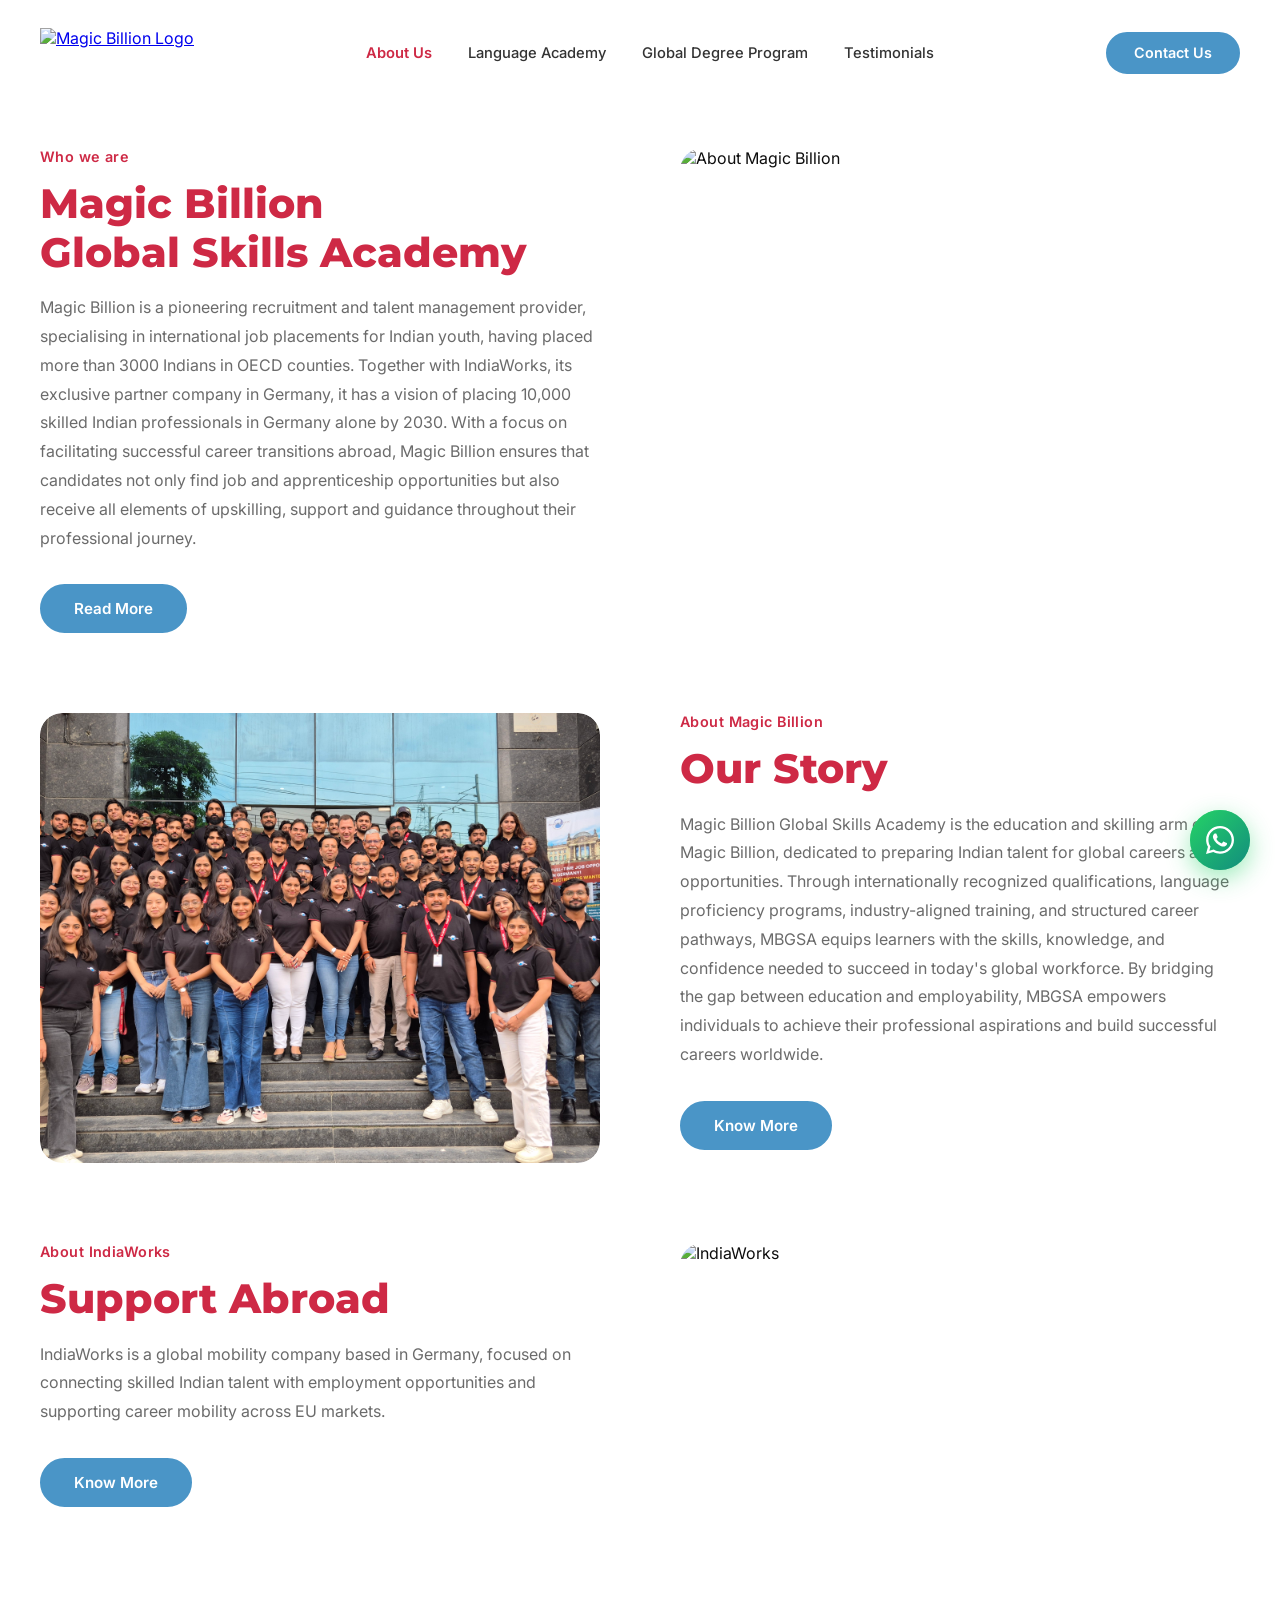
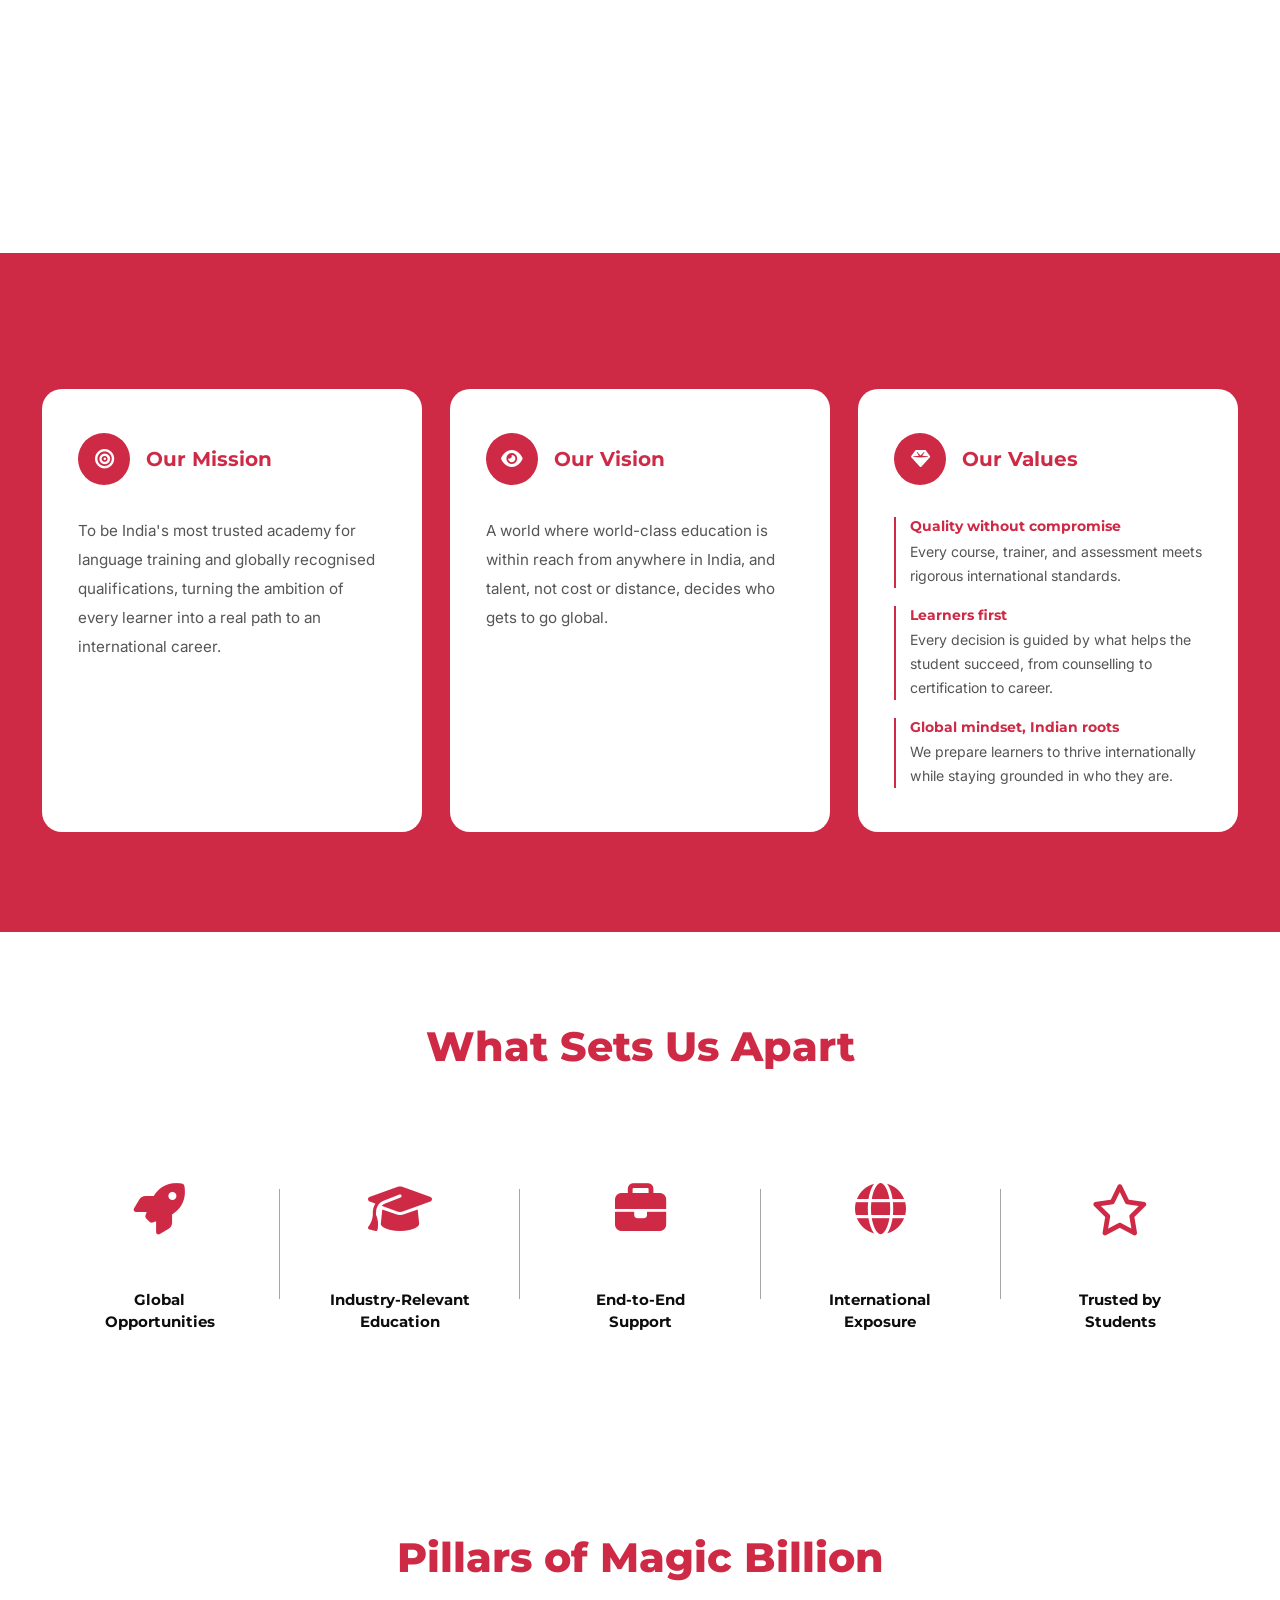
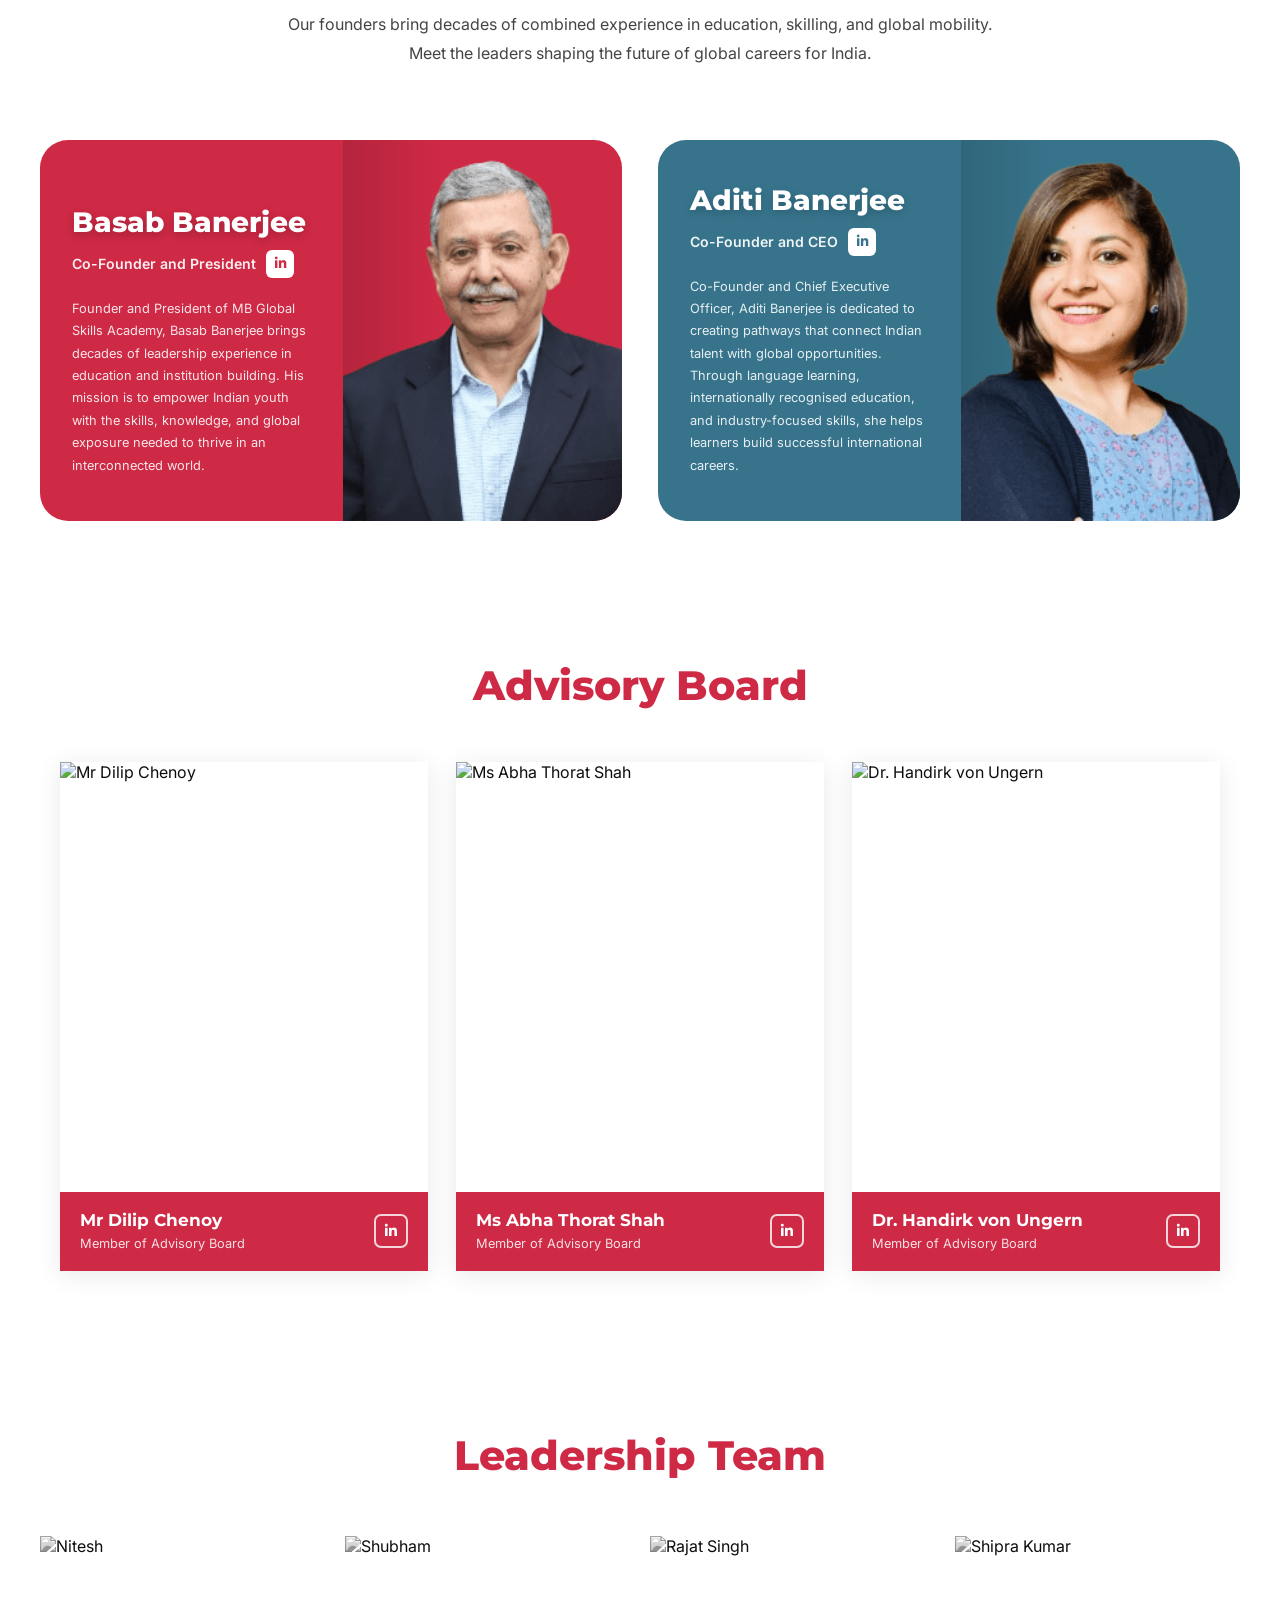
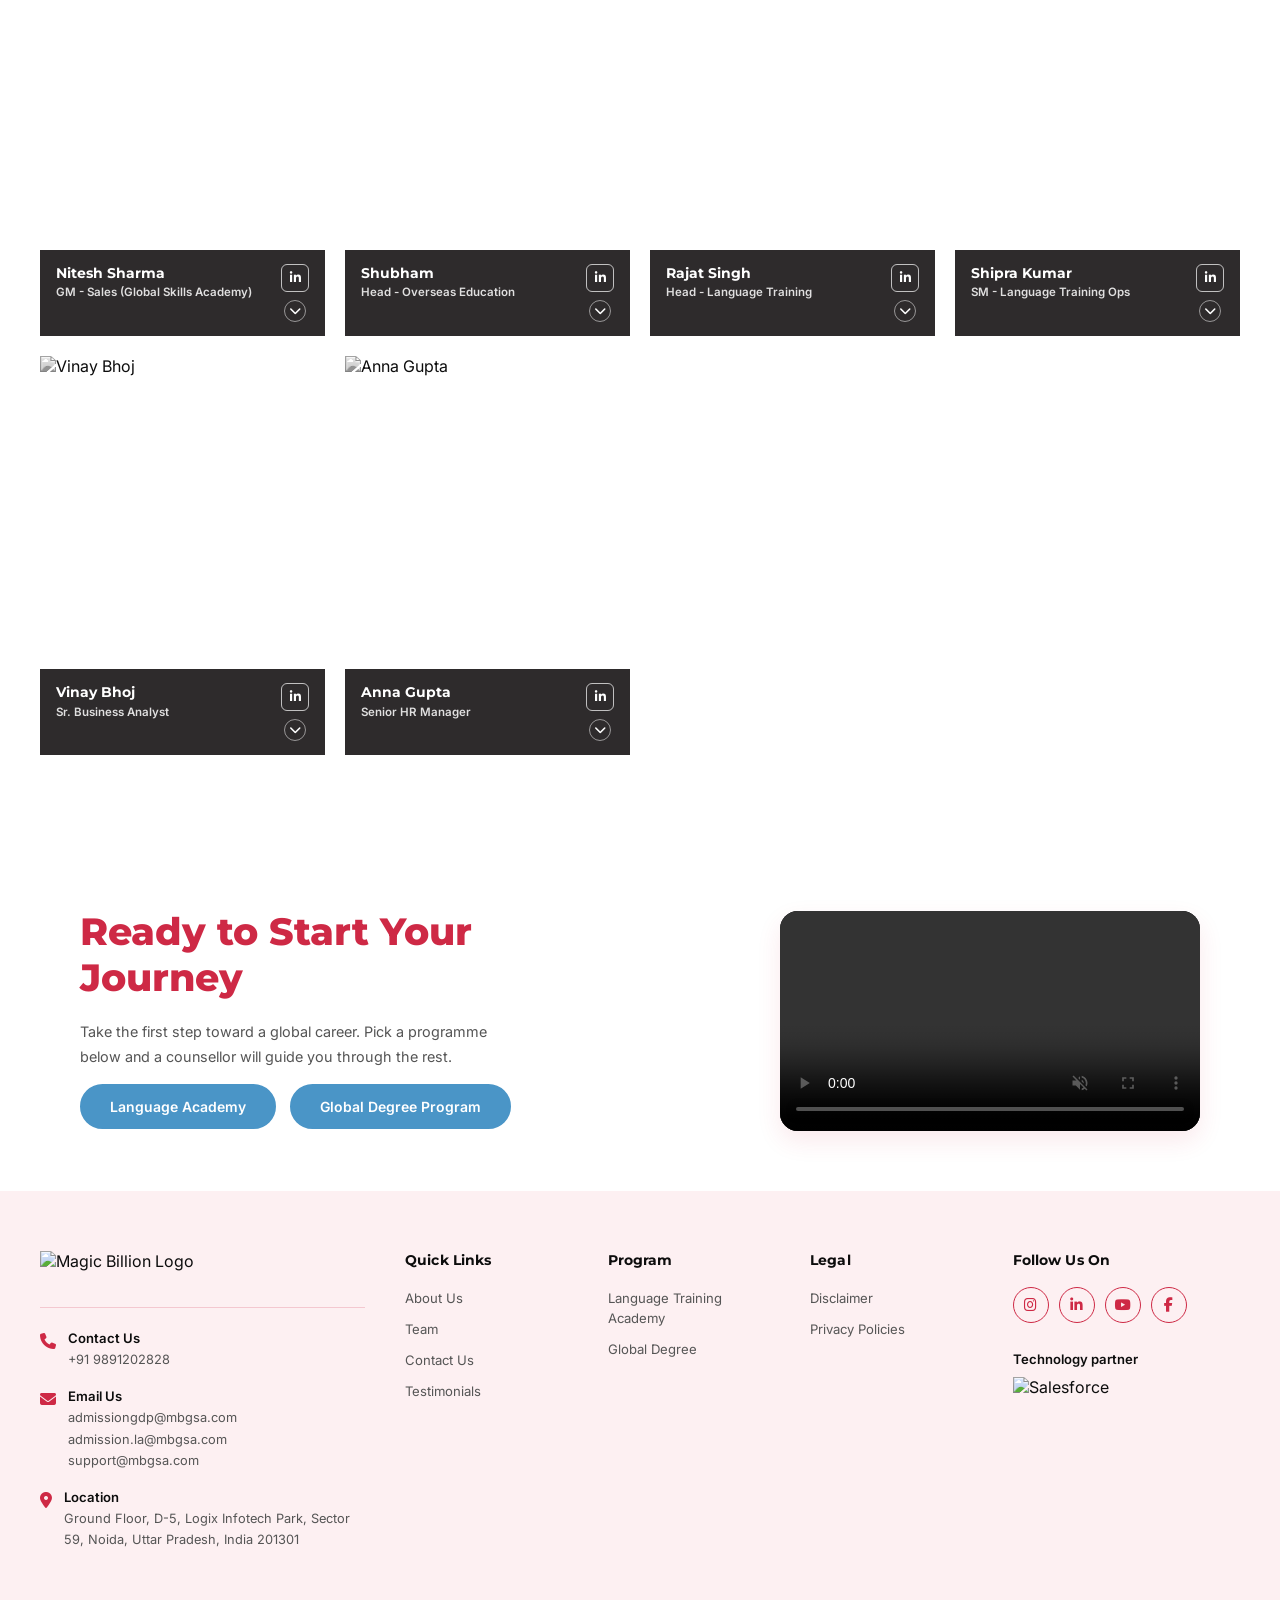
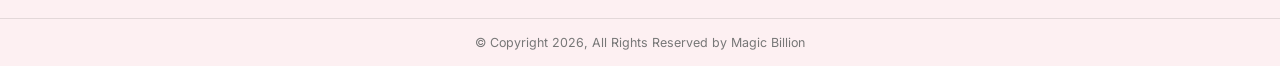
==== about.html @ f7afd12f "Initial commit" ====
<!doctype html>
<html lang="en">
  <head>
    <link rel="stylesheet" href="/CSS//about.css" />
    <link rel="stylesheet" href="./CSS/whatsapp.css" />
    <meta charset="UTF-8" />
    <meta name="viewport" content="width=device-width, initial-scale=1.0" />
    <link rel="icon" type="image/x-icon" href="/assets/images/fab-icon2.png" />
    <!-- FontAwesome 6 (Free CDN) -->
    <link
      rel="stylesheet"
      href="https://cdnjs.cloudflare.com/ajax/libs/font-awesome/6.5.0/css/all.min.css"
      integrity="sha512-Avb2QiuDEEvB4bZJYdft2mNjVShBftLdPG8FJ0V7irTLQ8Uo0qcPxh4Plq7G5tGm0rU+1SPhVotteLpBERwTkw=="
      crossorigin="anonymous"
      referrerpolicy="no-referrer"
    />

    <title>About Section Design</title>
  </head>

  <body>
    <!-- ===== NAVBAR ===== -->
    <header class="navbar" id="navbar">
      <div class="nav-container">
        <a href="/index.html" class="nav-logo">
          <img
            src="https://i.ibb.co/XxrznBX9/Layer-4.png"
            alt="Magic Billion Logo"
          />
        </a>

        <nav class="nav-links" id="navLinks">
          <a href="/about.html" class="nav-link">About Us</a>
          <a href="/language.html" class="nav-link">Language Academy</a>
          <a href="/global-degree.html" class="nav-link"
            >Global Degree Program</a
          >
          <a href="/testimonials.html" class="nav-link">Testimonials</a>
        </nav>

        <div class="nav-right">
          <a href="/contact.html" class="btn-contact">Contact Us</a>
          <button
            class="hamburger"
            id="hamburger"
            aria-label="Toggle menu"
            aria-expanded="false"
          >
            <span class="bar"></span>
            <span class="bar"></span>
            <span class="bar"></span>
          </button>
        </div>
      </div>

      <div class="mobile-menu" id="mobileMenu">
        <a href="/about.html" class="mobile-link">About Us</a>
        <a href="/language.html" class="mobile-link"
          >Language Training Academy</a
        >
        <a href="/global-degree.html" class="mobile-link"
          >Global Degree Program</a
        >
        <a href="/testimonials.html" class="mobile-link">Testimonials</a>
        <a href="/contact.html" class="btn-contact mobile-cta">Contact Us</a>
      </div>
    </header>

    <!-- Navbar height ke liye spacer -->
    <div class="nav-spacer"></div>
    <section class="about-wrapper">
      <!-- Row 1 -->
      <div class="about-row">
        <div class="about-content">
          <div class="small-heading">Who we are</div>
          <h2 class="main-heading">Magic Billion <br> Global Skills Academy</h2>
          <p class="about-text">
            Magic Billion is a pioneering recruitment and talent management
            provider, specialising in international job placements for Indian
            youth, having placed more than 3000 Indians in OECD counties.
            Together with IndiaWorks, its exclusive partner company in Germany,
            it has a vision of placing 10,000 skilled Indian professionals in
            Germany alone by 2030. With a focus on facilitating successful
            career transitions abroad, Magic Billion ensures that candidates not
            only find job and apprenticeship opportunities but also receive all
            elements of upskilling, support and guidance throughout their
            professional journey.
          </p>
          <!-- <a href="" class="about-btn">Read More</a> -->
          <button
            class="about-btn"
            id="readMoreBtn"
            data-more="Read More"
            data-less="Read Less"
          >
            Read More
          </button>
        </div>
        <div class="about-image">
          <img
            src="https://i.ibb.co/3YhmQpPv/about-us.avif"
            alt="About Magic Billion"
          />
        </div>
      </div>

      <!-- Row 2 -->
      <div class="about-row reverse">
        <div class="about-content">
          <div class="small-heading">About Magic Billion</div>
          <h2 class="main-heading">Our Story</h2>
          <p class="about-text">
            Magic Billion Global Skills Academy is the education and skilling
            arm of Magic Billion, dedicated to preparing Indian talent for
            global careers and opportunities. Through internationally recognized
            qualifications, language proficiency programs, industry-aligned
            training, and structured career pathways, MBGSA equips learners with
            the skills, knowledge, and confidence needed to succeed in today's
            global workforce. By bridging the gap between education and
            employability, MBGSA empowers individuals to achieve their
            professional aspirations and build successful careers worldwide.
          </p>
          <a href="https://magicbillion.in/about/" class="about-btn"
            >Know More</a
          >
        </div>
        <div class="about-image">
          <img
            src="/assets/images/MBGSA_About_Us.jpg"
            alt="Magic Billion Office"
          />
        </div>
      </div>

      <!-- Row 3 -->
      <div class="about-row">
        <div class="about-content">
          <div class="small-heading">About IndiaWorks</div>
          <h2 class="main-heading">Support Abroad</h2>
          <p class="about-text">
            IndiaWorks is a global mobility company based in Germany, focused on
            connecting skilled Indian talent with employment opportunities and
            supporting career mobility across EU markets.
          </p>

          <a href="https://india-works.de/en/" class="about-btn">Know More</a>
        </div>
        <div class="about-image">
          <img
            src="https://i.ibb.co/2Y12TJM5/India-Works-About-Us.jpg"
            alt="IndiaWorks"
          />
        </div>
      </div>
    </section>

    <!-- ===== mission-section ===== -->
    <section class="mission-section">
      <div class="mission-inner">
        <div class="mission-top">
          <!-- <span class="mission-subtitle">Mission, Vision & Values</span> -->
          <!-- <h2 class="mission-title">Lorem ipsum dolor sit amet</h2> -->
        </div>

        <div class="mission-cards">
          <!-- Card 1 -->
          <div class="mission-card">
            <div class="card-heading">
              <div class="card-icon">
                <i class="fa-solid fa-bullseye"></i>
              </div>
              <h3>Our Mission</h3>
            </div>
            <p>
              To be India's most trusted academy for language training and
              globally recognised qualifications, turning the ambition of every
              learner into a real path to an international career.
            </p>
          </div>

          <!-- Card 2 -->
          <div class="mission-card">
            <div class="card-heading">
              <div class="card-icon">
                <i class="fa-solid fa-eye"></i>
              </div>
              <h3>Our Vision</h3>
            </div>
            <p>
              A world where world-class education is within reach from anywhere
              in India, and talent, not cost or distance, decides who gets to go
              global.
            </p>
          </div>

          <!-- Card 3 -->
          <!-- <div class="mission-card">
            <div class="card-heading">
              <div class="card-icon">
                <i class="fa-solid fa-gem"></i>
              </div>
              <h3>Our Values</h3>
            </div>
            <p>
              Built on absolute regulatory compliance, financial transparency,
              academic rigor and an unyielding commitment to lifelong candidate
              career integration.
            </p>
          </div> -->
          <!-- Card 3 -->
          <div class="mission-card">
            <div class="card-heading">
              <div class="card-icon">
                <i class="fa-solid fa-gem"></i>
              </div>
              <h3>Our Values</h3>
            </div>
            <ul class="values-list">
              <li>
                <span class="values-label">Quality without compromise</span>
                <span class="values-desc"
                  >Every course, trainer, and assessment meets rigorous
                  international standards.</span
                >
              </li>
              <li>
                <span class="values-label">Learners first</span>
                <span class="values-desc"
                  >Every decision is guided by what helps the student succeed,
                  from counselling to certification to career.</span
                >
              </li>
              <li>
                <span class="values-label">Global mindset, Indian roots</span>
                <span class="values-desc"
                  >We prepare learners to thrive internationally while staying
                  grounded in who they are.</span
                >
              </li>
            </ul>
          </div>
        </div>
      </div>
    </section>

    <section class="apart-section" id="apart">
      <div class="apart-top">
        <!-- <span class="apart-subtitle">What Sets Us Apart</span> -->
        <h2 class="pillars-title">What Sets Us Apart</h2>
        <!-- <h2 class="apart-title">Lorem ipsum</h2> -->
      </div>

      <div class="apart-wrapper">
        <!-- Item 1 -->
        <div class="apart-item">
          <div class="apart-icon">
            <i class="fa-solid fa-rocket"></i>
          </div>
          <h3>Global<br />Opportunities</h3>
        </div>

        <div class="apart-line"></div>

        <!-- Item 2 -->
        <div class="apart-item">
          <div class="apart-icon">
            <i class="fa-solid fa-graduation-cap"></i>
          </div>
          <h3>Industry-Relevant<br />Education</h3>
        </div>

        <div class="apart-line"></div>

        <!-- Item 3 -->
        <div class="apart-item">
          <div class="apart-icon">
            <i class="fa-solid fa-briefcase"></i>
          </div>
          <h3>End-to-End<br />Support</h3>
        </div>

        <div class="apart-line"></div>

        <!-- Item 4 -->
        <div class="apart-item">
          <div class="apart-icon">
            <i class="fa-solid fa-globe"></i>
          </div>
          <h3>International<br />Exposure</h3>
        </div>

        <div class="apart-line"></div>

        <!-- Item 5 -->
        <div class="apart-item">
          <div class="apart-icon">
            <i class="fa-regular fa-star"></i>
          </div>
          <h3>Trusted by<br />Students</h3>
        </div>
      </div>
    </section>

    <section class="pillars-section" id="pillars">
      <div class="pillars-top">
        <h2 class="pillars-title">Pillars of Magic Billion</h2>
        <p class="pillars-description">
          Our founders bring decades of combined experience in education,
          skilling, and global mobility. <br />
          Meet the leaders shaping the future of global careers for India.
        </p>
      </div>

      <div class="pillars-wrapper">
        <!-- Card 1 — Red -->
        <div class="leader-card red-card">
          <div class="leader-content">
            <h3>Basab Banerjee</h3>
            <h4>
              Co-Founder and President
              <a
                href="https://www.linkedin.com/in/basabbanerjee"
                class="leader-linkedin"
                aria-label="LinkedIn"
              >
                <i class="fa-brands fa-linkedin-in"></i>
              </a>
            </h4>
            <p>
              Founder and President of MB Global Skills Academy, Basab Banerjee
              brings decades of leadership experience in education and
              institution building. His mission is to empower Indian youth with
              the skills, knowledge, and global exposure needed to thrive in an
              interconnected world.
            </p>
          </div>
          <div class="leader-image">
            <img
              src="/assets/images/about-us-founders.png"
              alt="Basab Banerjee"
            />
          </div>
        </div>

        <!-- Card 2 — Blue -->
        <div class="leader-card blue-card">
          <div class="leader-content">
            <h3>Aditi Banerjee</h3>
            <h4>
              Co-Founder and CEO
              <a
                href="https://www.linkedin.com/in/aditibanerjee2005"
                class="leader-linkedin"
                aria-label="LinkedIn"
              >
                <i class="fa-brands fa-linkedin-in"></i>
              </a>
            </h4>
            <p>
              Co-Founder and Chief Executive Officer, Aditi Banerjee is
              dedicated to creating pathways that connect Indian talent with
              global opportunities. Through language learning, internationally
              recognised education, and industry-focused skills, she helps
              learners build successful international careers.
            </p>
          </div>
          <div class="leader-image">
            <img
              src="/assets/images/abiut-us-founders.png"
              alt="Aditi Banerjee"
            />
          </div>
        </div>
      </div>
    </section>

    <section class="advisory-section" id="advisory">
      <div class="advisory-top">
        <h2 class="advisory-title">Advisory Board</h2>
        <!-- <p class="advisory-description">
          Our distinguished advisory panel features retired diplomatic
          officials, legal specialists in European immigration law, and senior
          international academicians who guide our compliance and institutional
          alliances at the highest levels.
        </p> -->
      </div>

      <!-- Arrow controls (mobile only) -->
      <div
        class="advisory-slider-controls"
        id="advisoryControls"
        aria-hidden="true"
      >
        <button class="advisory-arrow" id="advisoryPrev" aria-label="Previous">
          <i class="fa-solid fa-arrow-left"></i>
        </button>
        <button class="advisory-arrow" id="advisoryNext" aria-label="Next">
          <i class="fa-solid fa-arrow-right"></i>
        </button>
      </div>

      <div class="advisory-wrapper" id="advisorySlider">
        <div class="advisor-card">
          <div class="advisor-image">
            <img
              src="https://magicbillion.in/wp-content/uploads/2025/03/Mask-group-2.png"
              alt="Mr Dilip Chenoy"
            />
          </div>
          <div class="advisor-content">
            <div class="advisor-info">
              <h3>Mr Dilip Chenoy</h3>
              <p>Member of Advisory Board</p>
            </div>
            <a
              href="https://www.linkedin.com/in/dilip-chenoy-59613215/"
              class="linkedin-btn"
              aria-label="LinkedIn"
            >
              <i class="fa-brands fa-linkedin-in"></i>
            </a>
          </div>
        </div>

        <div class="advisor-card">
          <div class="advisor-image">
            <img
              src="https://magicbillion.in/wp-content/uploads/2025/03/Mask-group-3.png"
              alt="Ms Abha Thorat Shah"
            />
          </div>
          <div class="advisor-content">
            <div class="advisor-info">
              <h3>Ms Abha Thorat Shah</h3>
              <p>Member of Advisory Board</p>
            </div>
            <a
              href="https://www.linkedin.com/in/abha-thorat-shah"
              class="linkedin-btn"
              aria-label="LinkedIn"
            >
              <i class="fa-brands fa-linkedin-in"></i>
            </a>
          </div>
        </div>

        <div class="advisor-card">
          <div class="advisor-image">
            <img
              src="https://magicbillion.in/wp-content/uploads/2025/03/Dr.-Handirk-von-Ungern-.png"
              alt="Dr. Handirk von Ungern"
            />
          </div>
          <div class="advisor-content">
            <div class="advisor-info">
              <h3>Dr. Handirk von Ungern</h3>
              <p>Member of Advisory Board</p>
            </div>
            <a
              href="https://www.linkedin.com/in/dr-handirk-von-ungern-sternberg-124aba2b5"
              class="linkedin-btn"
              aria-label="LinkedIn"
            >
              <i class="fa-brands fa-linkedin-in"></i>
            </a>
          </div>
        </div>
      </div>

      <!-- Dots (mobile only) -->
      <div class="advisory-dots" id="advisoryDots" aria-hidden="true"></div>
    </section>

    <!-- ===== LEADERSHIP TEAM SECTION ===== -->
    <section class="leadership-section" id="leadership">
      <div class="leadership-top">
        <h2 class="leadership-title">Leadership Team</h2>
        <!-- <p class="leadership-description">
          Padma Thuravil &amp; Our Global Managers Our operations team consists
          of certified language coordinators, technical assessors, and visa
          documentation officers committed to guiding each candidate
          step-by-step through their global transition.
        </p> -->
      </div>

      <!-- Desktop Grid -->
      <div class="leadership-grid" id="leadershipGrid">
        <!-- <div class="team-card">
          <div class="team-image">
            <img
              src="https://magicbillion.in/wp-content/uploads/2026/04/DSC08281-1024x1024.jpg"
              alt="Namit Grover"
            />
          </div>
          <div class="team-content">
            <div class="team-content-text">
              <h3>Namit Grover</h3>
              <p class="team-role">
                General Manager- Delivery and Client Success
              </p>
              <p class="team-bio">
                Namit leads client engagement from onboarding to deployment. He
                ensures delivery meets expectations and builds lasting
                relationships with global partners.
              </p>
            </div>
            <div class="team-card-actions">
              <a
                href="https://www.linkedin.com/in/namit-grover-pmp%C2%AE-csm%C2%AE-yellow-belt-989435119/"
                class="linkedin-icon"
                aria-label="LinkedIn"
                target="_blank"
                ><i class="fa-brands fa-linkedin-in"></i
              ></a>
              <button class="team-expand-btn" aria-label="Expand">
                <i class="fa-solid fa-chevron-down"></i>
              </button>
            </div>
          </div>
        </div> -->

        <div class="team-card">
          <div class="team-image">
            <img
              src="https://i.ibb.co/d07Vy2m8/9fb418b1-7fbf-4b65-804e-f923c76eb031.jpg"
              alt="Nitesh"
            />
          </div>
          <div class="team-content">
            <div class="team-content-text">
              <h3>Nitesh Sharma</h3>
              <p class="team-role">GM - Sales (Global Skills Academy)</p>
              <p class="team-bio">
                Nitesh brings over 18 years of experience in business
                development, B2B sales, and strategic partnerships across the
                education, skilling, and learning sectors. Having held
                leadership roles at organizations such as Adda247, LEAD School,
                NIIT, IL&FS Skills, and Extramarks, he has a proven track record
                of driving revenue growth, building high-performing teams, and
                forging impactful institutional partnerships. At Magic Billion,
                Nitesh leads the sales function, focusing on expanding market
                reach, accelerating candidate acquisition, and driving
                sustainable business growth.
              </p>
            </div>
            <div class="team-card-actions">
              <a
                href="http://www.linkedin.com/in/nitesh-sharma-a951b324"
                class="linkedin-icon"
                aria-label="LinkedIn"
                target="_blank"
                ><i class="fa-brands fa-linkedin-in"></i
              ></a>
              <button class="team-expand-btn" aria-label="Expand">
                <i class="fa-solid fa-chevron-down"></i>
              </button>
            </div>
          </div>
        </div>

        <div class="team-card">
          <div class="team-image">
            <img
              src="https://i.ibb.co/rGgJLh6S/4e86a06d-473b-405a-90d9-148d26c6c8c7.jpg"
              alt="Shubham"
            />
          </div>
          <div class="team-content">
            <div class="team-content-text">
              <h3>Shubham</h3>
              <p class="team-role">Head - Overseas Education</p>
              <p class="team-bio">
                Shubham brings over 9 years of experience across EdTech, SaaS,
                and upskilling sectors, with a strong background in both B2B and
                B2C sales. He has held leadership roles at Think Exam, UpGrad,
                and BYJU’S, driving revenue growth, client acquisition, and
                strategic partnerships. At Magic Billion, he focuses on
                expanding business opportunities, building high-value client
                relationships, and accelerating organizational growth through
                consultative sales and market development.
              </p>
            </div>
            <div class="team-card-actions">
              <a
                href="http://www.linkedin.com/in/shubham-chaudhary-6616b3123"
                class="linkedin-icon"
                aria-label="LinkedIn"
                target="_blank"
                ><i class="fa-brands fa-linkedin-in"></i
              ></a>
              <button class="team-expand-btn" aria-label="Expand">
                <i class="fa-solid fa-chevron-down"></i>
              </button>
            </div>
          </div>
        </div>

        <div class="team-card">
          <div class="team-image">
            <img
              src="https://i.ibb.co/B5FfsSPD/Whats-App-Image-2026-06-08-at-3-16-12-PM.jpg"
              alt="Rajat Singh"
            />
          </div>
          <div class="team-content">
            <div class="team-content-text">
              <h3>Rajat Singh</h3>
              <p class="team-role">Head - Language Training</p>
              <p class="team-bio">
                Rajat brings over 13 years of experience across market research,
                real estate, sales, and EdTech. He has built expertise in
                data-driven decision-making, consultative sales, and customer
                engagement through diverse industry roles. At Magic Billion,
                Rajat helps candidates navigate their education and career
                journeys, leveraging his passion for learning and commitment to
                creating meaningful opportunities for aspiring professionals.
              </p>
            </div>
            <div class="team-card-actions">
              <a
                href="https://www.linkedin.com/in/rajat-singh2303/"
                class="linkedin-icon"
                aria-label="LinkedIn"
                target="_blank"
                ><i class="fa-brands fa-linkedin-in"></i
              ></a>
              <button class="team-expand-btn" aria-label="Expand">
                <i class="fa-solid fa-chevron-down"></i>
              </button>
            </div>
          </div>
        </div>

        <div class="team-card">
          <div class="team-image">
            <img
              src="https://i.ibb.co/HJvx3s6/Whats-App-Image-2026-06-08-at-3-16-10-PM.jpg"
              alt="Shipra Kumar"
            />
          </div>
          <div class="team-content">
            <div class="team-content-text">
              <h3>Shipra Kumar</h3>
              <p class="team-role">SM - Language Training Ops</p>
              <p class="team-bio">
                Shipra brings over 14 years of experience in hospitality,
                workplace, and facility management, with deep expertise in
                operations, compliance, vendor management, and employee
                engagement. Having worked with leading organizations such as
                Zomato, Hindustan Unilever, GSK, CBRE, and Country Inn & Suites,
                she has successfully managed large-scale operations and
                high-performing teams. At Skills Academy, Shipra oversees
                operational excellence, administrative efficiency, and
                stakeholder coordination, ensuring a seamless learning and
                workplace experience across the organization.
              </p>
            </div>
            <div class="team-card-actions">
              <a
                href="https://www.linkedin.com/in/shipra-kumar-6056aa1b"
                class="linkedin-icon"
                aria-label="LinkedIn"
                target="_blank"
                ><i class="fa-brands fa-linkedin-in"></i
              ></a>
              <button class="team-expand-btn" aria-label="Expand">
                <i class="fa-solid fa-chevron-down"></i>
              </button>
            </div>
          </div>
        </div>

        <div class="team-card">
          <div class="team-image">
            <img
              src="https://magicbillion.in/wp-content/uploads/2026/04/DSC08232-2048x2048.jpg"
              alt="Vinay Bhoj"
            />
          </div>
          <div class="team-content">
            <div class="team-content-text">
              <h3>Vinay Bhoj</h3>
              <p class="team-role">Sr. Business Analyst</p>
              <p class="team-bio">
                Vinay brings data-driven insights to operations, enabling better
                decisions, improved efficiency, and performance tracking across
                functions.
              </p>
            </div>
            <div class="team-card-actions">
              <a
                href="https://www.linkedin.com/in/manoj-semwal-b7a609349/"
                class="linkedin-icon"
                aria-label="LinkedIn"
                target="_blank"
                ><i class="fa-brands fa-linkedin-in"></i
              ></a>
              <button class="team-expand-btn" aria-label="Expand">
                <i class="fa-solid fa-chevron-down"></i>
              </button>
            </div>
          </div>
        </div>

        <div class="team-card">
          <div class="team-image">
            <img
              src="https://magicbillion.in/wp-content/uploads/2026/04/DSC08246-1024x1024.jpg"
              alt="Anna Gupta"
            />
          </div>
          <div class="team-content">
            <div class="team-content-text">
              <h3>Anna Gupta</h3>
              <p class="team-role">Senior HR Manager</p>
              <p class="team-bio">
                Anna oversees key HR functions including talent acquisition, HR
                operations, employee engagement, and compliance, contributing to
                a motivated, high-performing workplace culture.
              </p>
            </div>
            <div class="team-card-actions">
              <a
                href="https://www.linkedin.com/in/anna-gupta-922a68145/"
                class="linkedin-icon"
                aria-label="LinkedIn"
                target="_blank"
                ><i class="fa-brands fa-linkedin-in"></i
              ></a>
              <button class="team-expand-btn" aria-label="Expand">
                <i class="fa-solid fa-chevron-down"></i>
              </button>
            </div>
          </div>
        </div>

        <!-- Commented-out members -->
        <!-- <div class="team-card">
          <div class="team-image">
            <img
              src="https://magicbillion.in/wp-content/uploads/2026/04/DSC08241-2048x2048.jpg"
              alt="Abhishek Srivastava"
            />
          </div>
          <div class="team-content">
            <div class="team-content-text">
              <h3>Abhishek Srivastava</h3>
              <p class="team-role">GM - Sales</p>
              <p class="team-bio">
                Abhishek will lead end-to-end revenue generation for Magic
                Billion and will be responsible for scaling candidate
                acquisition, institutional partnerships, and revenue growth
                across geographies.
              </p>
            </div>
            <div class="team-card-actions">
              <a href="#" class="linkedin-icon" aria-label="LinkedIn"
                ><i class="fa-brands fa-linkedin-in"></i
              ></a>
              <button class="team-expand-btn" aria-label="Expand">
                <i class="fa-solid fa-chevron-down"></i>
              </button>
            </div>
          </div>
        </div> -->

        <!-- <div class="team-card">
          <div class="team-image">
            <img
              src="https://magicbillion.in/wp-content/uploads/2026/04/DSC08287-2048x2048.jpg"
              alt="Arpit Trivedi"
            />
          </div>
          <div class="team-content">
            <div class="team-content-text">
              <h3>Arpit Trivedi</h3>
              <p class="team-role">AGM – Growth &amp; Strategy</p>
              <p class="team-bio">
                Arpit owns growth and market expansion at Magic Billion. He
                drives revenue, builds scalable acquisition engines, and leads
                strategic partnerships to unlock new growth frontiers.
              </p>
            </div>
            <div class="team-card-actions">
              <a
                href="https://www.linkedin.com/in/arpit-trivedi-68397732/"
                class="linkedin-icon"
                aria-label="LinkedIn"
                target="_blank"
                ><i class="fa-brands fa-linkedin-in"></i
              ></a>
              <button class="team-expand-btn" aria-label="Expand">
                <i class="fa-solid fa-chevron-down"></i>
              </button>
            </div>
          </div>
        </div> -->

        <!-- <div class="team-card">
          <div class="team-image">
            <img
              src="https://magicbillion.in/wp-content/uploads/2026/04/DSC08277-2048x2048.jpg"
              alt="HareRam Gaur"
            />
          </div>
          <div class="team-content">
            <div class="team-content-text">
              <h3>HareRam Gaur</h3>
              <p class="team-role">
                Senior Manager – State Engagement and Channel Partners
              </p>
              <p class="team-bio">
                HareRam drives regional engagement through government and
                partner networks, helping expand Magic Billion's on-ground reach
                and compliance.
              </p>
            </div>
            <div class="team-card-actions">
              <a
                href="https://www.linkedin.com/in/hareram-gaur/"
                class="linkedin-icon"
                aria-label="LinkedIn"
                target="_blank"
                ><i class="fa-brands fa-linkedin-in"></i
              ></a>
              <button class="team-expand-btn" aria-label="Expand">
                <i class="fa-solid fa-chevron-down"></i>
              </button>
            </div>
          </div>
        </div> -->

        <!-- <div class="team-card">
          <div class="team-image">
            <img
              src="https://magicbillion.in/wp-content/uploads/2026/04/DSC08267-2048x2048.jpg"
              alt="Manoj Semwal"
            />
          </div>
          <div class="team-content">
            <div class="team-content-text">
              <h3>Manoj Semwal</h3>
              <p class="team-role">Senior Manager – Revenue Generation</p>
              <p class="team-bio">
                Manoj supports business growth by aligning sales initiatives
                with delivery operations, contributing to scalable and
                sustainable revenue.
              </p>
            </div>
            <div class="team-card-actions">
              <a
                href="https://www.linkedin.com/in/manoj-semwal-b7a609349/"
                class="linkedin-icon"
                aria-label="LinkedIn"
                target="_blank"
                ><i class="fa-brands fa-linkedin-in"></i
              ></a>
              <button class="team-expand-btn" aria-label="Expand">
                <i class="fa-solid fa-chevron-down"></i>
              </button>
            </div>
          </div>
        </div> -->

        <!-- <div class="team-card">
          <div class="team-image">
            <img
              src="https://magicbillion.in/wp-content/uploads/2026/04/DSC08237-2048x2048.jpg"
              alt="Amit Pal"
            />
          </div>
          <div class="team-content">
            <div class="team-content-text">
              <h3>Amit Pal</h3>
              <p class="team-role">Head -B2C Sales</p>
              <p class="team-bio">
                Amit Pal leads Internal Sales at Magic Billion, driving revenue
                growth and ensuring consistent achievement of sales targets
                through a data-driven approach.
              </p>
            </div>
            <div class="team-card-actions">
              <a
                href="https://www.linkedin.com/in/amit-pal-814432190/"
                class="linkedin-icon"
                aria-label="LinkedIn"
                target="_blank"
                ><i class="fa-brands fa-linkedin-in"></i
              ></a>
              <button class="team-expand-btn" aria-label="Expand">
                <i class="fa-solid fa-chevron-down"></i>
              </button>
            </div>
          </div>
        </div> -->
      </div>

      <!-- Mobile: Two auto-scroll rows -->
      <div class="leadership-mobile" id="leadershipMobile" aria-hidden="true">
        <div class="ls-row ls-row-rtl" id="lsRow1">
          <div class="ls-track" id="lsTrack1"></div>
        </div>
        <div class="ls-row ls-row-ltr" id="lsRow2">
          <div class="ls-track" id="lsTrack2"></div>
        </div>
      </div>

      <!-- <div class="leadership-btn-wrap">
        <a href="/contact.html" class="leadership-btn">See More</a>
      </div> -->
    </section>

    <!-- ===== READY TO START SECTION ===== -->
    <section class="journey" id="journey">
      <div class="journey-inner">
        <!-- LEFT: Text + Buttons -->
        <div class="journey-content">
          <h2 class="journey-title">Ready to Start Your Journey</h2>
          <p class="journey-desc">
            Take the first step toward a global career. Pick a programme below
            and a counsellor will guide you through the rest.
          </p>
          <!-- <p class="journey-pick">Pick a program to learn more.</p> -->
          <div class="journey-actions">
            <a href="language.html" class="journey-btn">Language Academy</a>
            <a href="global-degree.html" class="journey-btn"
              >Global Degree Program</a
            >
          </div>
        </div>

        <!-- RIGHT: YouTube Video Card -->
        <div class="journey-card">
          <video autoplay muted loop playsinline controls class="journey-video">
            <source
              src="https://res.cloudinary.com/dpdn7kzll/video/upload/v1780924872/READY_TO_START_YOUR_JOURNEY_1_eqjsy1.mp4"
              type="video/mp4"
            />
          </video>
        </div>
      </div>
    </section>
    <!-- ===== END READY TO START SECTION ===== -->

    <!-- ===== FOOTER ===== -->
    <footer class="footer">
      <div class="footer-container">
        <!-- Col 1: Brand -->
        <div class="footer-brand">
          <div class="footer-logo-wrap">
            <img
              src="https://i.ibb.co/XxrznBX9/Layer-4.png"
              alt="Magic Billion Logo"
              class="footer-logo-img"
            />
          </div>
          <div class="footer-divider"></div>

          <div class="footer-contact-item">
            <!-- Phone icon (FontAwesome) -->
            <i class="fa-solid fa-phone footer-icon"></i>
            <div>
              <span class="footer-contact-label">Contact Us</span>
              <span class="footer-contact-val">
                <a
                  href="tel:+919891202828"
                  class="cfs-info-val"
                  style="color: inherit; text-decoration: none"
                >
                  +91 9891202828
                </a></span
              >
            </div>
          </div>
          <div class="footer-contact-item">
            <!-- Email icon (FontAwesome) -->
            <i class="fa-solid fa-envelope footer-icon"></i>
            <div>
              <span class="footer-contact-label">Email Us</span>
              <span class="footer-contact-val">
                <a
                  href="mailto:admissiongdp@mbgsa.com"
                  class="footer-email-link"
                >
                  admissiongdp@mbgsa.com </a
                ><br />
                <a
                  href="mailto:admission.la@mbgsa.com"
                  class="footer-email-link"
                >
                  admission.la@mbgsa.com </a
                ><br />
                <a href="mailto:support@mbgsa.com" class="footer-email-link">
                  support@mbgsa.com
                </a>
              </span>
            </div>
          </div>

          <div class="footer-contact-item">
            <!-- Location icon (FontAwesome) -->
            <i class="fa-solid fa-location-dot footer-icon"></i>
            <div>
              <span class="footer-contact-label">Location</span>
              <span class="footer-contact-val">
                <a
                  href="https://maps.google.com/?q=Ground+Floor+D-5+Logix+Infotech+Park+Sector+59+Noida+Uttar+Pradesh+201301"
                  target="_blank"
                  class="cfs-info-val"
                  style="color: inherit; text-decoration: none"
                >
                  Ground Floor, D-5, Logix Infotech Park, Sector 59, Noida,
                  Uttar Pradesh, India 201301
                </a>
              </span>
            </div>
          </div>
        </div>

        <!-- Col 2: Quick Links -->
        <div class="footer-col">
          <h4 class="footer-col-title">Quick Links</h4>
          <ul class="footer-list">
            <li><a href="/about.html" class="footer-link">About Us</a></li>
            <li><a href="/about.html" class="footer-link">Team</a></li>
            <li><a href="/contact.html" class="footer-link">Contact Us</a></li>
            <li>
              <a href="/testimonials.html" class="footer-link">Testimonials</a>
            </li>
          </ul>
        </div>

        <!-- Col 3: Program -->
        <div class="footer-col">
          <h4 class="footer-col-title">Program</h4>
          <ul class="footer-list">
            <li>
              <a href="/language.html" class="footer-link"
                >Language Training Academy</a
              >
            </li>
            <li>
              <a href="/global-degree.html" class="footer-link"
                >Global Degree</a
              >
            </li>
          </ul>
        </div>

        <!-- Col 4: Legal -->
        <div class="footer-col">
          <h4 class="footer-col-title">Legal</h4>
          <ul class="footer-list">
            <li>
              <a href="disclaimer.html" class="footer-link">Disclaimer</a>
            </li>
            <li>
              <a href="privacy-policies.html" class="footer-link"
                >Privacy Policies</a
              >
            </li>
          </ul>
        </div>

        <!-- Col 5: Social + Salesforce -->
        <div class="footer-col footer-col-right">
          <h4 class="footer-col-title">Follow Us On</h4>
          <div class="footer-social">
            <a href="#" class="footer-social-link" aria-label="Instagram">
              <i class="fa-brands fa-instagram"></i>
            </a>
            <a
              href="https://www.linkedin.com/company/magicbillion/"
              class="footer-social-link"
              aria-label="X (Twitter)"
            >
              <i class="fa-brands fa-linkedin-in"></i>
            </a>
            <a
              href="https://www.youtube.com/@magicbillion/playlists"
              class="footer-social-link"
              aria-label="YouTube"
            >
              <i class="fa-brands fa-youtube"></i>
            </a>
            <a
              href="https://magicbillion.in/"
              class="footer-social-link"
              aria-label="Facebook"
            >
              <i class="fa-brands fa-facebook-f"></i>
            </a>
          </div>

          <div class="footer-partner">
            <span class="footer-partner-label">Technology partner</span>
            <img
              src="https://i.ibb.co/3yfzBB2D/Salesforce-logo-copy-1.png"
              alt="Salesforce"
              class="footer-salesforce-logo"
            />
          </div>
        </div>
      </div>

      <!-- Bottom bar -->
      <div class="footer-bottom">
        <p class="footer-copy">
          © Copyright 2026, All Rights Reserved by Magic Billion
        </p>
      </div>
    </footer>

    <!-- JS -->

    <!-- GSAP -->
    <script src="https://cdnjs.cloudflare.com/ajax/libs/gsap/3.12.5/gsap.min.js"></script>
    <script src="https://cdnjs.cloudflare.com/ajax/libs/gsap/3.12.5/ScrollTrigger.min.js"></script>

    <script src="https://cdn.jsdelivr.net/npm/gsap@3/dist/gsap.min.js"></script>

    <script>
      // const navbar = document.getElementById("navbar");
      var navbar = document.getElementById("navbar");
      if (navbar) {
        window.addEventListener("scroll", () => {
          navbar.classList.toggle("scrolled", window.scrollY > 20);
        });
      }

      // ---- Hamburger ----
      var hamburger = document.getElementById("hamburger");
      var mobileMenu = document.getElementById("mobileMenu");
      if (hamburger && mobileMenu) {
        hamburger.addEventListener("click", () => {
          const open = mobileMenu.classList.toggle("open");
          hamburger.classList.toggle("active", open);
          hamburger.setAttribute("aria-expanded", open);
        });
        document
          .querySelectorAll(".mobile-link, .mobile-cta")
          .forEach((link) => {
            link.addEventListener("click", () => {
              mobileMenu.classList.remove("open");
              hamburger.classList.remove("active");
              hamburger.setAttribute("aria-expanded", false);
            });
          });
      }
      // Active nav link highlight on load
      function setActiveNavbarLinks() {
        const currentClean =
          window.location.pathname
            .split("/")
            .pop()
            .split(/[?#]/)[0]
            .replace(/\.[^/.]+$/, "") || "index";
        document.querySelectorAll(".nav-link, .mobile-link").forEach((link) => {
          const href = link.getAttribute("href");
          if (href) {
            const linkClean =
              href
                .split("/")
                .pop()
                .split(/[?#]/)[0]
                .replace(/\.[^/.]+$/, "") || "index";
            link.classList.toggle("active", currentClean === linkClean);
          }
        });
      }
      setActiveNavbarLinks();

      // ---- Active nav link ----
      document.querySelectorAll(".nav-link, .mobile-link").forEach((link) => {
        link.addEventListener("click", function () {
          const text = this.textContent.trim();
          document.querySelectorAll(".nav-link").forEach((l) => {
            l.classList.toggle("active", l.textContent.trim() === text);
          });
          document.querySelectorAll(".mobile-link").forEach((l) => {
            l.classList.toggle("active", l.textContent.trim() === text);
          });
        });
      });

      // ---- About rows scroll animation ----
      const aboutRows = document.querySelectorAll(".about-row");
      if (aboutRows.length > 0) {
        const observer = new IntersectionObserver(
          (entries) => {
            entries.forEach((entry) => {
              if (entry.isIntersecting) {
                entry.target.classList.add("visible");
                observer.unobserve(entry.target);
              }
            });
          },
          { threshold: 0.15 },
        );
        aboutRows.forEach((row) => observer.observe(row));
      }
    </script>

    <!-- MISSING SECTION  -->
    <script>
      const missionTop = document.querySelector(".mission-top");
      const missionCards = document.querySelectorAll(".mission-card");

      const missionObserver = new IntersectionObserver(
        (entries) => {
          entries.forEach((entry) => {
            if (entry.isIntersecting) {
              entry.target.classList.add("visible");
              missionObserver.unobserve(entry.target);
            }
          });
        },
        { threshold: 0.15 },
      );

      if (missionTop) missionObserver.observe(missionTop);
      missionCards.forEach((card) => missionObserver.observe(card));
    </script>

    <!-- 3  -->
    <script>
      (function () {
        "use strict";

        function initApart() {
          const header = document.querySelector(".apart-top");
          const items = document.querySelectorAll(".apart-item");

          if (!header && !items.length) return;

          /* ---- IntersectionObserver ---- */
          const observer = new IntersectionObserver(
            (entries) => {
              entries.forEach((entry) => {
                if (!entry.isIntersecting) return;

                const el = entry.target;

                if (el.classList.contains("apart-top")) {
                  el.classList.add("is-visible");
                }

                if (el.classList.contains("apart-item")) {
                  /* Stagger each item by its index */
                  const index = Array.from(items).indexOf(el);
                  setTimeout(() => {
                    el.classList.add("is-visible");
                  }, index * 120);
                }

                observer.unobserve(el); /* animate once */
              });
            },
            { threshold: 0.15 },
          );

          if (header) observer.observe(header);
          items.forEach((item) => observer.observe(item));
        }

        /* Run after DOM is ready */
        if (document.readyState === "loading") {
          document.addEventListener("DOMContentLoaded", initApart);
        } else {
          initApart();
        }
      })();
    </script>

    <!-- 4 -->
    <script>
      (function () {
        "use strict";

        function initPillars() {
          const header = document.querySelector(".pillars-top");
          const cards = document.querySelectorAll(".leader-card");

          if (!header && !cards.length) return;

          const observer = new IntersectionObserver(
            (entries) => {
              entries.forEach((entry) => {
                if (!entry.isIntersecting) return;

                const el = entry.target;

                if (el.classList.contains("pillars-top")) {
                  el.classList.add("is-visible");
                }

                if (el.classList.contains("leader-card")) {
                  const index = Array.from(cards).indexOf(el);
                  setTimeout(() => {
                    el.classList.add("is-visible");
                  }, index * 180);
                }

                observer.unobserve(el);
              });
            },
            { threshold: 0.12 },
          );

          if (header) observer.observe(header);
          cards.forEach((card) => observer.observe(card));
        }

        if (document.readyState === "loading") {
          document.addEventListener("DOMContentLoaded", initPillars);
        } else {
          initPillars();
        }
      })();
    </script>

    <!-- 5 -->
    <script>
      (function () {
        "use strict";

        /* ── Scroll-in animations ── */
        function initScrollAnims() {
          const header = document.querySelector(".advisory-top");
          const cards = document.querySelectorAll(".advisor-card");
          if (!header && !cards.length) return;

          const obs = new IntersectionObserver(
            (entries) => {
              entries.forEach((entry) => {
                if (!entry.isIntersecting) return;
                const el = entry.target;
                if (el.classList.contains("advisory-top"))
                  el.classList.add("is-visible");
                if (el.classList.contains("advisor-card")) {
                  const i = Array.from(cards).indexOf(el);
                  setTimeout(() => el.classList.add("is-visible"), i * 150);
                }
                obs.unobserve(el);
              });
            },
            { threshold: 0.1 },
          );

          if (header) obs.observe(header);
          cards.forEach((c) => obs.observe(c));
        }

        /* ── Mobile loop slider ── */
        function initSlider() {
          const slider = document.getElementById("advisorySlider");
          const dotsWrap = document.getElementById("advisoryDots");
          const prevBtn = document.getElementById("advisoryPrev");
          const nextBtn = document.getElementById("advisoryNext");
          if (!slider) return;

          const cards = Array.from(slider.querySelectorAll(".advisor-card"));
          const total = cards.length;
          let current = 0;
          let isMobile = window.innerWidth <= 640;
          let animating = false;

          /* Build dots */
          const dots = [];
          cards.forEach((_, i) => {
            const btn = document.createElement("button");
            btn.className = "advisory-dot" + (i === 0 ? " active" : "");
            btn.setAttribute("aria-label", "Slide " + (i + 1));
            btn.addEventListener("click", () => goTo(i));
            dotsWrap.appendChild(btn);
            dots.push(btn);
          });

          /* Go to slide index (with loop) */
          function goTo(index, direction) {
            if (!isMobile || animating) return;
            animating = true;

            const next = ((index % total) + total) % total;
            const fromCard = cards[current];
            const toCard = cards[next];

            const dir =
              direction !== undefined ? direction : next > current ? 1 : -1;

            /* Set up incoming card */
            toCard.style.display = "";
            toCard.style.position = "absolute";
            toCard.style.top = "0";
            toCard.style.left = "50%";
            toCard.style.transform = `translateX(calc(-50% + ${dir * 110}%))`;
            toCard.style.opacity = "0.3";
            toCard.style.width = fromCard.offsetWidth + "px";
            toCard.style.transition = "none";

            slider.style.position = "relative";
            slider.style.minHeight = fromCard.offsetHeight + "px";

            requestAnimationFrame(() => {
              requestAnimationFrame(() => {
                fromCard.style.transition =
                  "transform 0.42s cubic-bezier(.77,0,.18,1), opacity 0.42s ease";
                fromCard.style.transform = `translateX(${-dir * 110}%)`;
                fromCard.style.opacity = "0.2";

                toCard.style.transition =
                  "transform 0.42s cubic-bezier(.77,0,.18,1), opacity 0.42s ease";
                toCard.style.transform = "translateX(-50%)";
                toCard.style.opacity = "1";

                setTimeout(() => {
                  cards.forEach((c) => {
                    c.style.position = "";
                    c.style.top = "";
                    c.style.left = "";
                    c.style.width = "";
                    c.style.transform = "";
                    c.style.opacity = "";
                    c.style.transition = "";
                    c.style.display = "none";
                  });
                  toCard.style.display = "";
                  slider.style.position = "";
                  slider.style.minHeight = "";

                  cards.forEach((c) => c.classList.remove("slider-active"));
                  toCard.classList.add("slider-active");

                  dots.forEach((d, i) =>
                    d.classList.toggle("active", i === next),
                  );

                  current = next;
                  animating = false;
                }, 440);
              });
            });
          }

          /* Show only current card on mobile */
          function setupMobileView() {
            isMobile = window.innerWidth <= 640;
            if (isMobile) {
              cards.forEach((c, i) => {
                c.style.display = i === current ? "" : "none";
                c.style.flex = "0 0 76vw";
                c.style.maxWidth = "76vw";
                c.style.margin = "0 auto";
              });
              cards[current].classList.add("slider-active");
            } else {
              cards.forEach((c) => {
                c.style.display = "";
                c.style.flex = "";
                c.style.maxWidth = "";
                c.style.margin = "";
                c.style.transform = "";
                c.style.opacity = "";
                c.classList.remove("slider-active");
              });
              slider.style.position = "";
              slider.style.minHeight = "";
            }
          }

          setupMobileView();
          window.addEventListener("resize", setupMobileView);

          /* Arrow buttons */
          if (nextBtn)
            nextBtn.addEventListener("click", () => goTo(current + 1, 1));
          if (prevBtn)
            prevBtn.addEventListener("click", () => goTo(current - 1, -1));

          /* Touch swipe */
          let touchStartX = 0;
          slider.addEventListener(
            "touchstart",
            (e) => {
              touchStartX = e.touches[0].clientX;
            },
            { passive: true },
          );
          slider.addEventListener(
            "touchend",
            (e) => {
              const diff = touchStartX - e.changedTouches[0].clientX;
              if (Math.abs(diff) > 40) {
                diff > 0 ? goTo(current + 1, 1) : goTo(current - 1, -1);
              }
            },
            { passive: true },
          );

          /* Auto-play (optional — 4s loop) */
          let autoPlay = setInterval(() => {
            if (isMobile) goTo(current + 1, 1);
          }, 4000);
          slider.addEventListener("touchstart", () => clearInterval(autoPlay), {
            passive: true,
          });
          if (nextBtn)
            nextBtn.addEventListener("click", () => {
              clearInterval(autoPlay);
            });
          if (prevBtn)
            prevBtn.addEventListener("click", () => {
              clearInterval(autoPlay);
            });
        }

        function init() {
          initScrollAnims();
          initSlider();
        }

        if (document.readyState === "loading") {
          document.addEventListener("DOMContentLoaded", init);
        } else {
          init();
        }
      })();
    </script>

    <!-- card data -->
    <script>
      (function () {
        "use strict";

        function getCardData() {
          var cards = document.querySelectorAll("#leadershipGrid .team-card");
          return Array.from(cards).map(function (card) {
            return {
              img: card.querySelector(".team-image img")
                ? card.querySelector(".team-image img").src
                : "",
              name: card.querySelector("h3")
                ? card.querySelector("h3").textContent
                : "",
              role: card.querySelector(".team-role")
                ? card.querySelector(".team-role").textContent
                : "",
              bio: card.querySelector(".team-bio")
                ? card.querySelector(".team-bio").textContent
                : "",
              li: card.querySelector(".linkedin-icon")
                ? card.querySelector(".linkedin-icon").href
                : "#",
            };
          });
        }

        function initScrollAnims() {
          var header = document.querySelector(".leadership-top");
          var cards = document.querySelectorAll(".team-card");
          var obs = new IntersectionObserver(
            function (entries) {
              entries.forEach(function (entry) {
                if (!entry.isIntersecting) return;
                var el = entry.target;
                if (el.classList.contains("leadership-top"))
                  el.classList.add("is-visible");
                if (el.classList.contains("team-card")) {
                  var i = Array.from(cards).indexOf(el);
                  setTimeout(function () {
                    el.classList.add("is-visible");
                  }, i * 70);
                }
                obs.unobserve(el);
              });
            },
            { threshold: 0.06 },
          );
          if (header) obs.observe(header);
          cards.forEach(function (c) {
            obs.observe(c);
          });
        }

        function initExpandBtns() {
          document.querySelectorAll(".team-expand-btn").forEach(function (btn) {
            btn.addEventListener("click", function (e) {
              e.stopPropagation();
              var card = btn.closest(".team-card");
              if (!card) return;
              card.classList.toggle("expanded");
              btn.setAttribute(
                "aria-label",
                card.classList.contains("expanded") ? "Collapse" : "Expand",
              );
            });
          });
        }

        function initMobileRows() {
          var track1 = document.getElementById("lsTrack1");
          var track2 = document.getElementById("lsTrack2");
          var row1 = document.getElementById("lsRow1");
          var row2 = document.getElementById("lsRow2");
          if (!track1 || !track2) return;

          var ALL = getCardData();
          if (!ALL.length) return;

          var half = Math.ceil(ALL.length / 2);
          var row1Cards = ALL.slice(0, half);
          var row2Cards = ALL.slice(half);
          if (!row2Cards.length) row2Cards = row1Cards.slice();

          /* ── mini-card builder ── */
          function makeMiniCard(card) {
            var wrap = document.createElement("div");
            wrap.className = "ls-mini-card";
            wrap.innerHTML =
              '<div class="ls-mini-img">' +
              '<img src="' +
              card.img +
              '" alt="' +
              card.name +
              '" loading="lazy"/>' +
              "</div>" +
              '<div class="ls-mini-content">' +
              '<div class="ls-mini-text" style="min-width:0">' +
              "<h3>" +
              card.name +
              "</h3>" +
              '<p class="ls-mini-role">' +
              card.role +
              "</p>" +
              '<p class="ls-mini-bio">' +
              card.bio +
              "</p>" +
              "</div>" +
              '<div class="ls-mini-actions">' +
              '<a href="' +
              card.li +
              '" class="ls-mini-li" aria-label="LinkedIn" target="_blank">' +
              '<i class="fa-brands fa-linkedin-in"></i>' +
              "</a>" +
              '<button class="ls-mini-expand-btn" aria-label="Expand">' +
              '<i class="fa-solid fa-chevron-down"></i>' +
              "</button>" +
              "</div>" +
              "</div>";

            var btn = wrap.querySelector(".ls-mini-expand-btn");

            function toggleExpand(e) {
              if (e) e.stopPropagation();
              var parentRow = wrap.closest(".ls-row");
              if (parentRow) {
                parentRow
                  .querySelectorAll(".ls-mini-card.expanded")
                  .forEach(function (c) {
                    if (c !== wrap) {
                      c.classList.remove("expanded");
                      var b = c.querySelector(".ls-mini-expand-btn");
                      if (b) b.setAttribute("aria-label", "Expand");
                    }
                  });
              }
              wrap.classList.toggle("expanded");
              btn.setAttribute(
                "aria-label",
                wrap.classList.contains("expanded") ? "Collapse" : "Expand",
              );
            }

            btn.addEventListener("click", toggleExpand);

            var txS = 0,
              tyS = 0,
              moved = false;
            wrap.addEventListener(
              "touchstart",
              function (e) {
                txS = e.touches[0].clientX;
                tyS = e.touches[0].clientY;
                moved = false;
              },
              { passive: true },
            );
            wrap.addEventListener(
              "touchmove",
              function (e) {
                if (
                  Math.abs(e.touches[0].clientX - txS) > 8 ||
                  Math.abs(e.touches[0].clientY - tyS) > 8
                )
                  moved = true;
              },
              { passive: true },
            );
            wrap.addEventListener("touchend", function () {
              if (!moved) toggleExpand(null);
            });

            return wrap;
          }

          function calcCopies(numCards) {
            var vw = window.innerWidth;
            var cardW = Math.min(0.38 * vw, 160) + 14;
            var setW = numCards * cardW;
            var needed = Math.ceil((6 * vw) / setW);
            return Math.max(needed, 8);
          }

          function populateTrack(trackEl, cards) {
            trackEl.innerHTML = "";
            var copies = calcCopies(cards.length);
            trackEl._copies = copies;
            for (var r = 0; r < copies; r++) {
              cards.forEach(function (c) {
                trackEl.appendChild(makeMiniCard(c));
              });
            }
          }

          populateTrack(track1, row1Cards);
          populateTrack(track2, row2Cards);

          /* ── scroll engine ── */
          function startRow(row, track, direction, cardList) {
            var SPEED = 0.6;
            var oneSetWidth = 0;
            var COPIES = track._copies || 8;
            var isSwiping = false; /* TRUE only during actual finger-drag swipe */
            var isHovered = false;
            var resumeTimer = null;
            var clamping = false;

            function computeSet() {
              COPIES = track._copies || 8;
              oneSetWidth = track.scrollWidth / COPIES;
            }

            function hasExpanded() {
              return !!row.querySelector(".ls-mini-card.expanded");
            }

            /* real-time boundary wrap on every scroll event */
            function realtimeClamp() {
              if (!oneSetWidth || clamping) return;
              if (row.scrollLeft < oneSetWidth) {
                clamping = true;
                row.scrollLeft += oneSetWidth;
                clamping = false;
              } else if (row.scrollLeft >= oneSetWidth * 2) {
                clamping = true;
                row.scrollLeft -= oneSetWidth;
                clamping = false;
              }
            }

            row.addEventListener("scroll", realtimeClamp, { passive: true });

            function step() {
              /*
               * Pause ONLY when:
               *  1. User is actively swiping (finger moving horizontally)
               *  2. Mouse is hovering (desktop)
               *  3. A card is expanded (reading bio)
               *
               * A simple tap does NOT pause — isSwiping stays false for taps.
               */
              if (
                !isSwiping &&
                !isHovered &&
                !hasExpanded() &&
                oneSetWidth > 0
              ) {
                row.scrollLeft += direction === "rtl" ? SPEED : -SPEED;
                if (row.scrollLeft >= oneSetWidth * 2)
                  row.scrollLeft -= oneSetWidth;
                if (row.scrollLeft < oneSetWidth) row.scrollLeft += oneSetWidth;
              }
              requestAnimationFrame(step);
            }

            function init() {
              computeSet();
              row.scrollLeft = oneSetWidth;
              requestAnimationFrame(step);
            }

            setTimeout(init, 400);

            /* ── TOUCH: only pause on actual swipe, not tap ── */
            var touchStartX = 0,
              touchStartY = 0,
              touchMoved = false;

            row.addEventListener(
              "touchstart",
              function (e) {
                touchStartX = e.touches[0].clientX;
                touchStartY = e.touches[0].clientY;
                touchMoved = false;
                if (resumeTimer) clearTimeout(resumeTimer);
              },
              { passive: true },
            );

            row.addEventListener(
              "touchmove",
              function (e) {
                var dx = Math.abs(e.touches[0].clientX - touchStartX);
                var dy = Math.abs(e.touches[0].clientY - touchStartY);
                /* Only count as swipe if horizontal movement > 10px */
                if (dx > 10 && dx > dy) {
                  touchMoved = true;
                  isSwiping = true;
                }
              },
              { passive: true },
            );

            row.addEventListener(
              "touchend",
              function () {
                if (touchMoved) {
                  /* Was a real swipe — resume after momentum settles */
                  resumeTimer = setTimeout(function () {
                    isSwiping = false;
                  }, 1200);
                } else {
                  /* Was a tap — never paused, nothing to resume */
                  isSwiping = false;
                }
              },
              { passive: true },
            );

            /* mouse hover + drag */
            var isDragging = false,
              dragX = 0,
              dragScr = 0;

            row.addEventListener("mouseenter", function () {
              isHovered = true;
            });
            row.addEventListener("mouseleave", function () {
              isHovered = false;
              isDragging = false;
            });
            row.addEventListener("mousedown", function (e) {
              isDragging = true;
              dragX = e.pageX;
              dragScr = row.scrollLeft;
            });
            row.addEventListener("mouseup", function () {
              isDragging = false;
            });
            row.addEventListener("mousemove", function (e) {
              if (!isDragging) return;
              e.preventDefault();
              row.scrollLeft = dragScr - (e.pageX - dragX) * 1.5;
            });

            window.addEventListener("resize", function () {
              populateTrack(track, cardList);
              computeSet();
              row.scrollLeft = oneSetWidth;
            });
          }

          startRow(row1, track1, "rtl", row1Cards);
          startRow(row2, track2, "ltr", row2Cards);
        }

        function checkMode() {
          var mobile = document.getElementById("leadershipMobile");
          var grid = document.getElementById("leadershipGrid");
          var isMob = window.innerWidth <= 640;
          if (mobile)
            mobile.setAttribute("aria-hidden", isMob ? "false" : "true");
          if (grid) grid.style.display = isMob ? "none" : "";
        }

        function init() {
          initScrollAnims();
          initExpandBtns();
          initMobileRows();
          checkMode();
          window.addEventListener("resize", checkMode);
        }

        if (document.readyState === "loading") {
          document.addEventListener("DOMContentLoaded", init);
        } else {
          init();
        }
      })();
    </script>
    <!-- 8 -->
    <!-- Ready to Start Your Journey -->
    <script>
      gsap.from(".journey-content", {
        scrollTrigger: { trigger: ".journey", start: "top 82%", once: true },
        x: -50,
        opacity: 0,
        duration: 0.9,
        ease: "power3.out",
        clearProps: "all",
      });
      gsap.from(".journey-card", {
        scrollTrigger: { trigger: ".journey", start: "top 82%", once: true },
        x: window.innerWidth <= 768 ? 0 : 50,
        y: window.innerWidth <= 768 ? 40 : 0,
        opacity: 0,
        duration: 0.9,
        ease: "power3.out",
        delay: 0.15,
        clearProps: "all",
      });
    </script>

    <!-- hero section  -->
    <script>
      (function () {
        var btn = document.getElementById("readMoreBtn");
        if (!btn) return;

        var firstRow = document.querySelector(".about-row:first-child");
        if (!firstRow) return;
        var textEl = firstRow.querySelector(".about-text");
        if (!textEl) return;

        btn.addEventListener("click", function () {
          var expanded = textEl.classList.toggle("expanded");
          btn.textContent = expanded ? "Read Less" : "Read More";
        });
      })();
    </script>

    <!-- Floating WhatsApp Widget -->
    <a
      href="https://wa.me/919891202828"
      class="whatsapp-float"
      target="_blank"
      rel="noopener noreferrer"
      aria-label="Chat on WhatsApp"
    >
      <span class="whatsapp-tooltip">Chat with us</span>
      <div class="whatsapp-icon-wrapper">
        <svg viewBox="0 0 448 512" class="whatsapp-svg">
          <path
            d="M380.9 97.1C339 55.1 283.2 32 223.9 32c-122.4 0-222 99.6-222 222 0 39.1 10.2 77.3 29.6 111L0 480l117.7-30.9c32.4 17.7 68.9 27 106.1 27h.1c122.3 0 224.1-99.6 224.1-222 0-59.3-25.2-115-67.1-157zm-157 341.6c-33.2 0-65.7-8.9-94-25.7l-6.7-4-69.8 18.3L72 359.2l-4.4-7c-18.5-29.4-28.2-63.3-28.2-98.2 0-101.7 82.8-184.5 184.6-184.5 49.3 0 95.6 19.2 130.4 54.1 34.8 34.9 56.2 81.2 56.1 130.5 0 101.8-84.9 184.6-186.6 184.6zm101.2-138.2c-5.5-2.8-32.8-16.2-37.9-18-5.1-1.9-8.8-2.8-12.5 2.8-3.7 5.6-14.3 18-17.6 21.8-3.2 3.7-6.5 4.2-12 1.4-32.6-16.3-54-29.1-75.5-66-5.7-9.8 5.7-9.1 16.3-30.3 1.8-3.7.9-6.9-.5-9.7-1.4-2.8-12.5-30.1-17.1-41.2-4.5-10.8-9.1-9.3-12.5-9.5-3.2-.2-6.9-.2-10.6-.2-3.7 0-9.7 1.4-14.8 6.9-5.1 5.6-19.4 19-19.4 46.3 0 27.3 19.9 53.7 22.6 57.4 2.8 3.7 39.1 59.7 94.8 83.8 35.2 15.2 49 16.5 66.6 13.9 10.7-1.6 32.8-13.4 37.4-26.4 4.6-13 4.6-24.1 3.2-26.4-1.3-2.5-5-3.9-10.5-6.6z"
          />
        </svg>
      </div>
      <div class="whatsapp-pulse"></div>
    </a>
  </body>
</html>
---- CSS/about.css ----
@import url("https://fonts.googleapis.com/css2?family=Inter:wght@300;400;500;600;700&family=Montserrat:wght@300;400;500;600;700;800&display=swap");

:root {
  --primary: #ce2945;
  --secondary: #4a95c7;
  --thirdary: #37748c;
  --dark: #0d0d0d;
  --light: #f0f0f0;
  --white: #ffffff;
  --heading-font: "Montserrat", sans-serif;
  --body-font: "Inter", sans-serif;
  --transition: all 0.4s ease;
}

* {
  margin: 0;
  padding: 0;
  box-sizing: border-box;
}
html {
  scroll-behavior: smooth;
}
body {
  font-family: var(--body-font);
  background: var(--white);
  color: var(--dark);
  overflow-x: hidden;
}

.nav-spacer {
  height: 88px;
  background: var(--white);
  width: 100%;
}

/* ============================
   NAVBAR
============================ */
.navbar {
  position: fixed;
  top: 0;
  left: 0;
  width: 100%;
  z-index: 1000;
  padding-top: 18px;
  background: #ffffff; /* CHANGE: transparent → #ffffff */

  transition:
    background 0.3s ease,
    box-shadow 0.3s ease;
}
.navbar.scrolled {
  background: #ffffff;
  box-shadow: 0 4px 20px rgba(0, 0, 0, 0.1);
}
.nav-container {
  max-width: 1280px;
  margin: 0 auto;
  padding: 0 40px;
  height: 70px;
  display: flex;
  align-items: center;
  justify-content: space-between;
}

.nav-logo {
  flex-shrink: 0;
  display: flex;
  align-items: center;
}
.nav-logo img {
  height: 50px;
  width: auto;
  display: block;
}

.nav-links {
  display: flex;
  align-items: center;
  gap: 4px;
  flex: 1;
  justify-content: center;
}

.nav-link {
  font-family: var(--body-font);
  font-size: 0.92rem;
  font-weight: 500;
  color: #333;
  text-decoration: none;
  white-space: nowrap;
  padding: 7px 16px;
  transition: color 0.25s ease;
}
.nav-link:hover {
  color: var(--secondary);
}
/* active = primary (red/pink) */
.nav-link.active {
  color: var(--primary);
  font-weight: 600;
}

.nav-right {
  flex-shrink: 0;
  display: flex;
  align-items: center;
  gap: 12px;
}

.btn-contact {
  font-family: var(--body-font);
  font-size: 0.9rem;
  font-weight: 600;
  color: var(--white);
  background: var(--secondary);
  padding: 10px 26px;
  border-radius: 50px;
  text-decoration: none;
  border: 2px solid var(--secondary);
  transition: var(--transition);
  white-space: nowrap;
  display: inline-block;
  line-height: 1.2;
}
.btn-contact:hover {
  background: transparent;
  color: var(--secondary);
}

/* Hamburger */
.hamburger {
  display: none;
  flex-direction: column;
  justify-content: center;
  align-items: center;
  gap: 5px;
  width: 40px;
  height: 40px;
  background: none;
  border: none;
  cursor: pointer;
  padding: 4px;
  border-radius: 8px;
}
.hamburger:hover {
  background: rgba(0, 0, 0, 0.05);
}
.bar {
  display: block;
  width: 24px;
  height: 2px;
  background: var(--dark);
  border-radius: 2px;
  transition: var(--transition);
  transform-origin: center;
}
.hamburger.active .bar:nth-child(1) {
  transform: translateY(7px) rotate(45deg);
}
.hamburger.active .bar:nth-child(2) {
  opacity: 0;
  transform: scaleX(0);
}
.hamburger.active .bar:nth-child(3) {
  transform: translateY(-7px) rotate(-45deg);
}

/* Mobile Drawer */
.mobile-menu {
  display: none;
  flex-direction: column;
  background: var(--white);
  border-top: 1px solid rgba(0, 0, 0, 0.08);
  max-height: 0;
  overflow: hidden;
  transition:
    max-height 0.4s ease,
    padding 0.3s ease;
}
.mobile-menu.open {
  max-height: 400px;
  padding: 12px 0 20px;
}
.mobile-link {
  font-family: var(--body-font);
  font-size: 1rem;
  font-weight: 500;
  color: var(--dark);
  text-decoration: none;
  padding: 14px 32px;
  transition:
    color 0.2s,
    background 0.2s;
}
.mobile-link:hover {
  color: var(--secondary);
  background: rgba(74, 149, 199, 0.05);
}
.mobile-link.active {
  color: var(--primary);
  font-weight: 600;
}
.mobile-cta {
  margin: 12px 32px 0;
  text-align: center;
  padding: 12px 24px;
}

/* ============================
   HERO — full-bleed bg image
   Navbar transparent on top
============================ */
.hero {
  position: relative;
  width: 100%;
  min-height: 100vh;
  display: flex;
  align-items: center;
  overflow: hidden;
}
.hero {
  padding-top: 20px;
}

/* Full-bleed background image */
.hero-bg {
  position: absolute;
  top: 0;
  left: 0;
  width: 100%;
  height: 100%;
  z-index: 0;
}
.hero-bg img {
  width: 100%;
  height: 100%;
  object-fit: contain;
  object-position: right center;
  display: block;
}
.hero {
  padding-top: 20px;
}
/* Left gradient overlay — makes text readable */
.hero-bg::after {
  content: "";
  position: absolute;
  top: 0;
  left: 0;
  width: 60%;
  height: 100%;
  background: linear-gradient(to right, var(--light) 50%, transparent 100%);
  z-index: 1;
  pointer-events: none;
}

/* Text content — above the bg */
.hero-content {
  position: relative;
  z-index: 2;
  padding: 140px 0 60px 80px; /* 120px → 140px */
  width: 48%;
  max-width: 680px;
}

.hero-title span {
  white-space: nowrap;
}
/* ---- TITLE: exactly 3 lines, big font ---- */
.hero-title {
  font-family: var(--heading-font);
  font-size: clamp(2.5rem, 4vw, 4.5rem);
  font-weight: 800;
  line-height: 1.18;
  margin-bottom: 20px;
}
.title-red {
  color: var(--primary);
  display: block;
}
.title-blue {
  color: var(--secondary);
  display: block;
}

.hero-desc {
  font-size: 0.9rem;
  color: #555;
  line-height: 1.8;
  margin-bottom: 32px;
  max-width: 420px;
}

.hero-actions {
  display: flex;
  align-items: center;
  gap: 14px;
  flex-wrap: wrap;
}

.btn-primary {
  font-family: var(--body-font);
  font-size: 0.9rem;
  font-weight: 600;
  color: var(--white);
  background: var(--secondary);
  padding: 13px 32px;
  border-radius: 50px;
  text-decoration: none;
  border: 2px solid var(--secondary);
  transition: var(--transition);
  display: inline-block;
}
.btn-primary:hover {
  background: transparent;
  color: var(--secondary);
}

.btn-outline {
  font-family: var(--body-font);
  font-size: 0.9rem;
  font-weight: 600;
  color: var(--dark);
  background: transparent;
  padding: 13px 32px;
  border-radius: 50px;
  text-decoration: none;
  border: 2px solid #bbb;
  transition: var(--transition);
  display: inline-block;
}
.btn-outline:hover {
  border-color: var(--dark);
  background: var(--dark);
  color: var(--white);
}

.title-line {
  display: flex;
  align-items: baseline;
  gap: 14px;
}

.inline-blue {
  white-space: nowrap;
}

.title-blue-block {
  display: block;
}

/* ============================
   RESPONSIVE
============================ */
@media (max-width: 1280px) {
  .hero-content {
    padding: 100px 0 50px 60px;
  }
  .hero-bg::after {
    width: 65%;
  }
}

@media (max-width: 1024px) {
  .nav-links {
    gap: 0;
  }
  .nav-link {
    padding: 7px 10px;
    font-size: 0.84rem;
  }
  .hero-content {
    padding: 100px 0 44px 48px;
  }
  .hero-bg::after {
    width: 70%;
  }
}

/* ---- TABLET ---- */
@media (max-width: 768px) {
  .hero-bg {
    padding-top: 72px;
  }
  /* Navbar: solid white on mobile always */
  .navbar {
    background: #ffffff !important;
    box-shadow: 0 2px 10px rgba(0, 0, 0, 0.08);
  }
  .nav-links {
    display: none;
  }
  .nav-right .btn-contact {
    display: none;
  }
  .hamburger {
    display: flex;
  }
  .mobile-menu {
    display: flex;
  }
  .nav-container {
    padding: 0 24px;
  }

  /* Hero: image is full background, content overlays */
  .hero {
    min-height: 100svh;
    align-items: center;
  }

  /* On mobile the gradient covers more of the image */
  .hero-bg::after {
    width: 100%;

    background: linear-gradient(
      to bottom,
      rgba(240, 240, 240, 0.92) 0%,
      rgba(240, 240, 240, 0.82) 35%,
      rgba(240, 240, 240, 0.3) 70%,
      rgba(240, 240, 240, 0.08) 100%
    );
  }

  .hero-bg img {
    object-fit: cover;
    object-position: center bottom;
    transform: scale(1.15);
  }

  .hero-content {
    padding: 120px 24px 60px;
    max-width: 100%;
    width: 100%;
  }

  .hero-title {
    font-size: clamp(1.7rem, 6vw, 2.2rem);
  }
  .hero-desc {
    max-width: 100%;
    font-size: 0.875rem;
  }
}

/* ---- MOBILE ---- */
@media (max-width: 480px) {
  .nav-logo img {
    height: 42px;
  }
  .nav-container {
    padding: 0 20px;
  }

  .hero-content {
    padding: 80px 20px 36px;
  }
  .hero-title {
    font-size: clamp(1.5rem, 7vw, 1.85rem);
  }
  .hero-desc {
    font-size: 0.83rem;
  }

  .btn-primary,
  .btn-outline {
    padding: 11px 22px;
    font-size: 0.85rem;
  }
  .hero-actions {
    gap: 10px;
  }

  .hero-bg img {
    object-position: 80% bottom;
  }
  .hero-bg::after {
    background: linear-gradient(
      to bottom,
      rgba(240, 240, 240, 0.9) 0%,
      rgba(240, 240, 240, 0.75) 50%,
      rgba(240, 240, 240, 0.1) 100%
    );
  }
}

/* ============================================================
   ABOUT PAGE
============================================================ */

.about-wrapper {
  width: 100%;
  max-width: 1280px;
  margin: 0 auto;
  padding: 60px 40px 80px;
  background: var(--white);
}

/* ---- Row layout ---- */
.about-row {
  display: flex;
  align-items: flex-start;
  justify-content: space-between;
  gap: 80px;
  margin-bottom: 80px;
  opacity: 0;
  transform: translateY(40px);
  transition:
    opacity 0.7s ease,
    transform 0.7s ease;
}

.about-row.visible {
  opacity: 1;
  transform: translateY(0);
}

.about-row.reverse {
  flex-direction: row-reverse;
}

/* ---- Content ---- */
.about-content {
  flex: 1;
}

.small-heading {
  color: var(--primary);
  font-family: var(--body-font);
  font-size: 0.9rem;
  font-weight: 600;
  letter-spacing: 0.03em;
  margin-bottom: 14px;
  text-transform: none;
}

.main-heading {
  font-family: var(--heading-font);
  font-size: clamp(1.9rem, 3.2vw, 2.8rem);
  line-height: 1.2;
  font-weight: 800;
  color: var(--primary);
  margin-bottom: 16px;
  
}

.about-text {
  font-family: var(--body-font);
  font-size: 1rem;
  line-height: 1.8;
  color: #6b6b6b;
  max-width: 600px;
  margin-bottom: 32px;
}

/* ── First row: clamp to 3 lines with "..." ── */
.about-row:first-child .about-text {
  display: -webkit-box;
  -webkit-line-clamp: 9;
  -webkit-box-orient: vertical;
  overflow: hidden;
}

/* Expanded: remove clamp, show full text */
.about-row:first-child .about-text.expanded {
  display: block;
  overflow: visible;
  -webkit-line-clamp: unset;
  -webkit-box-orient: unset;
}

/* ---- Button ---- */
.about-btn {
  display: inline-block;
  background: var(--secondary);
  color: var(--white);
  text-decoration: none;
  padding: 13px 32px;
  border-radius: 50px;
  font-family: var(--body-font);
  font-size: 0.95rem;
  font-weight: 600;
  border: 2px solid var(--secondary);
  transition: var(--transition);
}

.about-btn:hover {
  background: transparent;
  color: var(--secondary);
}

button.about-btn {
  cursor: pointer;
  font-family: var(--body-font);
}

/* ---- Image ---- */
.about-image {
  flex: 1;
  overflow: hidden;
  border-radius: 22px;
}

.about-image img {
  width: 100%;
  height: 450px;
  border-radius: 22px;
  display: block;
  object-fit: cover;
  transition: transform 0.5s ease;
}

.about-image:hover img {
  transform: scale(1.04);
}

/* ============================================================
   RESPONSIVE
============================================================ */

@media (max-width: 991px) {
  .about-row,
  .about-row.reverse {
    flex-direction: column;
    gap: 36px;
    margin-bottom: 60px;
  }

  /* Full width, no inherited flex sizing */
  .about-image,
  .about-content {
    flex: unset;
    width: 100%;
  }

  .about-image img {
    height: 300px;
  }
}

@media (max-width: 600px) {
  .about-wrapper {
    padding: 40px 16px 60px;
  }

  .main-heading {
    font-size: clamp(1.6rem, 6vw, 2rem);
  }

  .about-text {
    font-size: 0.9rem;
    max-width: 100%;
  }

  .about-btn {
    font-size: 0.88rem;
    padding: 12px 26px;
  }

  /* Image: full bleed, no side spacing */
  .about-image {
    width: 100%;
    margin: 0;
    padding: 0;
    border-radius: 16px;
  }

  .about-image img {
    height: 220px;
    border-radius: 16px;
    width: 100%;
    object-fit: cover;
  }

  /* 4 lines on small screens */
  .about-row:first-child .about-text {
    -webkit-line-clamp: 4;
  }
}
@media (max-width: 768px) {
  .hero-main-title {
    font-size: clamp(1.6rem, 6vw, 2rem); /* same as about us mobile */
    br {
      display: none;
    }
  }
}

/* ============================================================
    MISSION SECTION
  ============================================================ */

.mission-section {
  background: var(--primary);
  padding: 80px 20px 100px;
  overflow: hidden;
}

.mission-inner {
  max-width: 1280px;
  margin: 0 auto;
}

.mission-top {
  text-align: center;
  margin-bottom: 56px;
  opacity: 0;
  transform: translateY(30px);
  transition:
    opacity 0.7s ease,
    transform 0.7s ease;
}

.mission-top.visible {
  opacity: 1;
  transform: translateY(0);
}

.mission-subtitle {
  color: var(--white);
  font-family: var(--body-font);
  font-size: 0.85rem;
  font-weight: 500;
  letter-spacing: 0.08em;
  text-transform: uppercase;
  display: block;
  margin-bottom: 14px;
  opacity: 0.85;
}

.mission-title {
  color: var(--white);
  font-family: var(--heading-font);
  font-size: clamp(1.9rem, 3.2vw, 2.8rem); /* updated */
  font-weight: 800;
  line-height: 1.2; /* 1.1 → 1.2 */
}

/* ---- Cards Grid ---- */
.mission-cards {
  display: flex;
  justify-content: center;
  align-items: stretch; /* ADD: sab cards equal height */
  gap: 28px;
  flex-wrap: wrap;
}

/* ---- Our Values list inside mission card ---- */
.values-list {
  list-style: none;
  padding: 0;
  margin: 0;
  display: flex;
  flex-direction: column;
  gap: 18px;
}

.values-list li {
  display: flex;
  flex-direction: column;
  gap: 4px;
  padding-left: 14px;
  border-left: 2px solid var(--primary);
}

.values-label {
  font-family: var(--heading-font);
  font-size: 0.88rem;
  font-weight: 700;
  color: var(--primary);
  line-height: 1.3;
}

.values-desc {
  font-family: var(--body-font);
  font-size: 0.88rem;
  color: #555;
  line-height: 1.7;
}

@media (max-width: 480px) {
  .values-list {
    gap: 14px;
  }
  .values-label {
    font-size: 0.84rem;
  }
  .values-desc {
    font-size: 0.84rem;
  }
}

/* ---- Single Card ---- */
.mission-card {
  background: var(--white);

  flex: 1 1 300px;

  max-width: 380px;

  min-height: 260px;

  border-radius: 20px;

  padding: 44px 36px;

  text-align: left;

  display: flex;

  flex-direction: column;

  justify-content: flex-start;

  opacity: 0;

  transform: translateY(40px);

  transition:
    opacity 0.6s ease,
    transform 0.6s ease;
}

.mission-card.visible {
  opacity: 1;
  transform: translateY(0);
}

.mission-card:hover {
  transform: translateY(-6px);
  box-shadow: 0 20px 48px rgba(0, 0, 0, 0.15);
}

/* Stagger delay */
.mission-card:nth-child(1) {
  transition-delay: 0.1s;
}
.mission-card:nth-child(2) {
  transition-delay: 0.22s;
}
.mission-card:nth-child(3) {
  transition-delay: 0.34s;
}

/* ---- Card Header: icon + title ---- */
.card-heading {
  display: flex;
  align-items: center;
  gap: 16px;
  margin-bottom: 32px;
}

.card-icon {
  width: 52px;
  height: 52px;
  border-radius: 50%;
  background: var(--primary);
  color: var(--white);
  display: flex;
  align-items: center;
  justify-content: center;
  font-size: 1.2rem;
  flex-shrink: 0;
}

.card-heading h3 {
  color: var(--primary);
  font-family: var(--heading-font);
  font-size: 1.25rem;
  font-weight: 700;
  line-height: 1.2;
}

.mission-card p {
  color: #555;
  font-family: var(--body-font);
  font-size: 0.95rem;
  line-height: 1.9;
}

/* ============================================================
    RESPONSIVE
  ============================================================ */

@media (max-width: 1024px) {
  .mission-cards {
    gap: 24px;
  }
  .mission-card {
    flex: 1 1 260px;
  }
}

@media (max-width: 768px) {
  .mission-section {
    padding: 60px 20px 80px;
  }
  .mission-cards {
    flex-direction: column;
    align-items: center;
    gap: 20px;
  }
  .mission-card {
    width: 100%;
    max-width: 520px;
    flex: none;
  }
}

@media (max-width: 480px) {
  .mission-section {
    padding: 48px 16px 64px;
  }
  .mission-title {
    font-size: clamp(1.6rem, 6vw, 2rem);
  }
  .card-icon {
    width: 44px;
    height: 44px;
    font-size: 1rem;
  }
  .card-heading h3 {
    font-size: 1.1rem;
  }
  .mission-card {
    padding: 28px 24px;
  }
}

/* 3 */
/* ============================================================
   APART SECTION — uses root variables from about.css
============================================================ */

.apart-section {
  background: var(--white);
  padding: 90px 40px;
  overflow: hidden;
}

/* ---- Header ---- */
.apart-top {
  text-align: center;
  max-width: 1280px;
  margin: 0 auto 64px;

  /* Animate in */
  opacity: 0;
  transform: translateY(30px);
  transition:
    opacity 0.6s ease,
    transform 0.6s ease;
}
.apart-top.is-visible {
  opacity: 1;
  transform: translateY(0);
}

.apart-subtitle {
  display: block;
  font-family: var(--body-font);
  font-size: 0.95rem;
  font-weight: 600;
  color: var(--primary);
  margin-bottom: 12px;
  letter-spacing: 0.02em;
}

.apart-title {
  font-family: var(--heading-font);
  font-size: clamp(1.9rem, 3.2vw, 2.8rem); /* updated */
  font-weight: 800;
  color: var(--primary);
  line-height: 1.2; /* 1.1 → 1.2 */
}

/* ---- Items Row ---- */
.apart-wrapper {
  max-width: 1280px;
  margin: 0 auto;
  display: flex;
  align-items: center;
  justify-content: center;
  gap: 0;
}

/* ---- Single Item ---- */
.apart-item {
  flex: 1;
  text-align: center;
  padding: 20px 24px;
  display: flex;
  flex-direction: column;
  align-items: center;
  gap: 24px;

  /* Animate in — staggered via JS */
  opacity: 0;
  transform: translateY(40px);
  transition:
    opacity 0.55s ease,
    transform 0.55s ease;
}
.apart-item.is-visible {
  opacity: 1;
  transform: translateY(0);
}

/* ---- Icon ---- */
.apart-icon {
  width: 110px;
  height: 110px;
  display: flex;
  align-items: center;
  justify-content: center;
  color: var(--primary);
  font-size: 3.2rem;
  transition:
    transform 0.35s ease,
    color 0.35s ease;
}
.apart-item:hover .apart-icon {
  transform: scale(1.15);
  color: #a81e36;
}

/* ---- Label ---- */
.apart-item h3 {
  font-family: var(--heading-font);
  font-size: 0.95rem;
  font-weight: 700;
  line-height: 1.45;
  color: var(--dark);
}

/* ---- Vertical Divider ---- */
.apart-line {
  width: 1px;
  height: 110px;
  background: rgba(0, 0, 0, 0.35);
  flex-shrink: 0;
}

/* ============================================================
   RESPONSIVE
============================================================ */

/* Tablet landscape */
@media (max-width: 1024px) {
  .apart-section {
    padding: 70px 32px;
  }
  .apart-icon {
    width: 64px;
    height: 64px;
    font-size: 1.45rem;
  }
  .apart-item h3 {
    font-size: 0.88rem;
  }
}

/* Tablet portrait — hide dividers, wrap to 3 cols */
@media (max-width: 768px) {
  .apart-section {
    padding: 60px 24px;
  }
  .apart-top {
    margin-bottom: 48px;
  }
  .apart-wrapper {
    flex-wrap: wrap;
    gap: 32px;
    justify-content: center;
  }
  .apart-item {
    flex: 0 0 calc(33.33% - 24px);
    min-width: 140px;
    padding: 16px 12px;
  }
  .apart-line {
    display: none;
  }
}

/* Mobile — 2 columns */
@media (max-width: 520px) {
  .apart-section {
    padding: 50px 20px;
  }
  .apart-top {
    margin-bottom: 36px;
  }
  .apart-subtitle {
    font-size: 1.05rem;
  }
  .apart-wrapper {
    gap: 20px 16px;
  }
  .apart-item {
    flex: 0 0 calc(50% - 12px);
    gap: 18px;
    padding: 24px 12px;
    background: #fafafa;
    border-radius: 16px;
    border: 1px solid rgba(206, 41, 69, 0.08);
  }
  .apart-icon {
    width: 72px;
    height: 72px;
    font-size: 1.9rem;
    background: rgba(206, 41, 69, 0.07);
    border-radius: 50%;
  }
  .apart-item h3 {
    font-size: 0.92rem;
    line-height: 1.5;
  }
}

/* 4 */
/* ============================================================
   PILLARS SECTION — uses root variables from about.css
============================================================ */

.pillars-section {
  background: var(--white);
  padding: 90px 40px;
  overflow: hidden;
}

/* ---- Header ---- */
.pillars-top {
  text-align: center;
  max-width: 1280px;
  margin: 0 auto 72px;

  opacity: 0;
  transform: translateY(32px);
  transition:
    opacity 0.65s ease,
    transform 0.65s ease;
}
.pillars-top.is-visible {
  opacity: 1;
  transform: translateY(0);
}

.pillars-title {
  font-family: var(--heading-font);
  font-size: clamp(1.9rem, 3.2vw, 2.8rem); /* updated */
  font-weight: 800;
  color: var(--primary);
  margin-bottom: 28px;
  line-height: 1.2; /* 1.15 → 1.2 */
}

.pillars-description {
  font-family: var(--body-font);
  font-size: clamp(0.88rem, 1.4vw, 1rem);
  color: #444;
  line-height: 1.8;
  max-width: 900px;
  margin: 0 auto;
}

/* ---- Cards Row ---- */
.pillars-wrapper {
  max-width: 1280px;
  margin: 0 auto;
  display: flex;
  gap: 36px;
  justify-content: center;
  flex-wrap: wrap;
}

/* ---- Leader Card ---- */
.leader-card {
  width: calc(50% - 18px);
  max-width: 620px;
  min-height: 380px;
  border-radius: 28px;
  overflow: hidden;
  position: relative;
  display: flex;
  align-items: stretch;

  /* Animate in */
  opacity: 0;
  transform: translateY(48px);
  transition:
    opacity 0.65s ease,
    transform 0.65s ease,
    box-shadow 0.35s ease;
}
.leader-card.is-visible {
  opacity: 1;
  transform: translateY(0);
}
.leader-card:hover {
  box-shadow: 0 24px 60px rgba(0, 0, 0, 0.22);
}

.red-card {
  background: var(--primary);
}
.blue-card {
  background: var(--thirdary);
}

/* ---- Text Content ---- */
.leader-content {
  width: 52%;
  flex-shrink: 0;
  padding: 44px 32px;
  position: relative;
  z-index: 2;
  display: flex;
  flex-direction: column;
  justify-content: flex-end;
}

.leader-content h3 {
  font-family: var(--heading-font);
  font-size: clamp(1.3rem, 2.2vw, 1.9rem);
  font-weight: 800;
  color: var(--white);
  margin-bottom: 10px;
  line-height: 1.2;
  text-shadow: 0 3px 8px rgba(0, 0, 0, 0.2);
}

.leader-content h4 {
  font-family: var(--body-font);
  font-size: clamp(0.75rem, 1.1vw, 0.9rem);
  font-weight: 600;
  color: rgba(255, 255, 255, 0.92);
  line-height: 1.5;
  margin-bottom: 20px;
  display: flex;
  align-items: center;
  flex-wrap: wrap;
  gap: 10px;
}

/* LinkedIn icon button */
.leader-linkedin {
  display: inline-flex;
  align-items: center;
  justify-content: center;
  width: 28px;
  height: 28px;
  background: var(--white);
  border-radius: 6px;
  color: var(--primary);
  font-size: 0.82rem;
  text-decoration: none;
  flex-shrink: 0;
  transition:
    transform 0.25s ease,
    background 0.25s ease;
}
.blue-card .leader-linkedin {
  color: var(--thirdary);
}
.leader-linkedin:hover {
  transform: scale(1.12);
  background: rgba(255, 255, 255, 0.85);
}

.leader-content p {
  font-family: var(--body-font);
  font-size: clamp(0.78rem, 1vw, 0.88rem);
  color: rgba(255, 255, 255, 0.88);
  line-height: 1.75;
}

/* ---- Person Image ---- */
.leader-image {
  flex: 1;
  min-height: 380px;
  overflow: hidden;
  position: relative;
}
.leader-image img {
  width: 100%;
  height: 100%;
  object-fit: cover;
  object-position: top center;
  display: block;
}

/* Subtle left-edge fade so image blends into card color */
.leader-image::before {
  content: "";
  position: absolute;
  inset: 0;
  background: linear-gradient(
    to right,
    rgba(0, 0, 0, 0.12) 0%,
    transparent 35%
  );
  z-index: 2;
  pointer-events: none;
}

/* ============================================================
   RESPONSIVE
============================================================ */

/* Tablet landscape — full width cards */
@media (max-width: 1100px) {
  .leader-card {
    width: 100%;
    max-width: 680px;
  }
}

/* Tablet portrait — stack layout */
@media (max-width: 768px) {
  .pillars-section {
    padding: 70px 24px;
  }
  .pillars-top {
    margin-bottom: 52px;
  }
  .leader-card {
    flex-direction: column;
    align-items: stretch;
    min-height: auto;
  }
  .leader-content {
    width: 100%;
    padding: 36px 28px 28px;
    justify-content: flex-start;
  }
  .leader-image {
    min-height: 300px;
    width: 100%;
    flex: none;
  }
  .leader-image::before {
    background: linear-gradient(
      to bottom,
      rgba(0, 0, 0, 0.1) 0%,
      transparent 40%
    );
  }
}

/* Mobile */
@media (max-width: 520px) {
  .pillars-section {
    padding: 56px 16px;
  }
  .pillars-title {
    font-size: clamp(1.6rem, 6vw, 2rem); /* ← yeh add karo */
  }
  .pillars-wrapper {
    gap: 24px;
  }
  .leader-card {
    border-radius: 20px;
  }
  .leader-content {
    padding: 28px 22px 22px;
  }
  .leader-image {
    min-height: 240px;
  }
  .leader-content h3 {
    font-size: 1.3rem;
  }
  .leader-content h4 {
    font-size: 0.78rem;
  }
  .leader-content p {
    font-size: 0.8rem;
  }
}

/* SECTION */
/* ============================================================
   ADVISORY BOARD SECTION
============================================================ */

.advisory-section {
  background: var(--white);
  padding: 50px 60px 80px;
  overflow: hidden;
}

/* ---- Header ---- */
.advisory-top {
  text-align: center;
  max-width: 1280px;
  margin: 0 auto 52px;
  opacity: 0;
  transform: translateY(30px);
  transition:
    opacity 0.65s ease,
    transform 0.65s ease;
}
.advisory-top.is-visible {
  opacity: 1;
  transform: translateY(0);
}

.advisory-title {
  font-family: var(--heading-font);
  font-size: clamp(1.9rem, 3.2vw, 2.8rem); /* updated */
  font-weight: 800;
  color: var(--primary);
  margin-bottom: 20px;
  line-height: 1.2; /* 1.15 → 1.2 */
}

.advisory-description {
  font-family: var(--body-font);
  font-size: clamp(0.88rem, 1.4vw, 1rem);
  color: #444;
  line-height: 1.8;
  max-width: 860px; /* ← yeh add karo */
  margin: 0 auto; /* ← yeh bhi add karo — center karne ke liye */
}

/* ---- Desktop Grid ---- */
.advisory-wrapper {
  max-width: 1280px;
  margin: 0 auto;
  display: grid;
  grid-template-columns: repeat(3, 1fr);
  gap: 28px;
}

/* ---- Single Card ---- */
.advisor-card {
  background: var(--white);
  border-radius: 0;
  overflow: hidden;
  box-shadow: 0 4px 24px rgba(0, 0, 0, 0.09);
  opacity: 0;
  transform: translateY(44px);
  transition:
    opacity 0.6s ease,
    transform 0.6s ease,
    box-shadow 0.35s ease;
}
.advisor-card.is-visible {
  opacity: 1;
  transform: translateY(0);
}
.advisor-card.is-visible:hover {
  box-shadow: 0 16px 48px rgba(0, 0, 0, 0.15);
  transform: translateY(-6px);
}

.advisor-image {
  width: 100%;
  aspect-ratio: 3 / 3.5;
  overflow: hidden;
}
.advisor-image img {
  width: 100%;
  height: 100%;
  object-fit: cover;
  object-position: top center;
  display: block;
  transition: transform 0.5s ease;
}
.advisor-card:hover .advisor-image img {
  transform: scale(1.05);
}

.advisor-content {
  background: var(--primary);
  padding: 18px 20px;
  display: flex;
  align-items: center;
  justify-content: space-between;
  gap: 12px;
}

.advisor-info h3 {
  font-family: var(--heading-font);
  font-size: clamp(0.92rem, 1.4vw, 1.05rem);
  font-weight: 700;
  color: var(--white);
  margin-bottom: 4px;
  line-height: 1.3;
}

.advisor-info p {
  font-family: var(--body-font);
  font-size: clamp(0.7rem, 1vw, 0.8rem);
  color: rgba(255, 255, 255, 0.85);
  line-height: 1.4;
}

.linkedin-btn {
  flex-shrink: 0;
  display: flex;
  align-items: center;
  justify-content: center;
  width: 34px;
  height: 34px;
  border: 2px solid rgba(255, 255, 255, 0.8);
  border-radius: 7px;
  color: var(--white);
  font-size: 0.88rem;
  text-decoration: none;
  transition:
    background 0.25s ease,
    border-color 0.25s ease,
    transform 0.25s ease;
}
.linkedin-btn:hover {
  background: rgba(255, 255, 255, 0.22);
  border-color: var(--white);
  transform: scale(1.1);
}

/* ---- Desktop slider controls (hidden on desktop) ---- */
.advisory-slider-controls {
  display: none;
}
.advisory-dots {
  display: none;
}

/* ============================================================
   TABLET
============================================================ */
@media (max-width: 900px) {
  .advisory-section {
    padding: 44px 32px 70px;
  }
  .advisory-wrapper {
    grid-template-columns: repeat(2, 1fr);
    max-width: 680px;
    gap: 24px;
  }
  .advisor-card:nth-child(3) {
    grid-column: 1 / -1;
    max-width: 320px;
    margin: 0 auto;
    width: 100%;
  }
}

/* ============================================================
   MOBILE SLIDER  ≤ 640px
============================================================ */
@media (max-width: 640px) {
  .advisory-section {
    padding: 36px 0 56px;
  }

  .advisory-top {
    padding: 0 20px;
    margin-bottom: 28px;
  }
  .advisory-title {
    font-size: clamp(1.6rem, 6vw, 2rem); /* ← yeh add karo */
  }

  /* ── Arrow controls row ── */
  .advisory-slider-controls {
    display: flex;
    align-items: center;
    justify-content: flex-end;
    gap: 10px;
    padding: 0 20px;
    margin-bottom: 18px;
  }

  .advisory-arrow {
    width: 36px;
    height: 36px;
    border-radius: 50%;
    border: 1.8px solid var(--primary);
    background: transparent;
    color: var(--primary);
    font-size: 0.9rem;
    display: flex;
    align-items: center;
    justify-content: center;
    cursor: pointer;
    transition:
      background 0.25s ease,
      color 0.25s ease,
      transform 0.2s ease;
    flex-shrink: 0;
  }
  .advisory-arrow:hover,
  .advisory-arrow:active {
    background: var(--primary);
    color: var(--white);
    transform: scale(1.08);
  }

  /* ── Slider track ── */
  .advisory-wrapper {
    display: flex;
    grid-template-columns: unset;
    gap: 0;
    max-width: 100%;
    overflow: hidden;
    padding: 4px 0 12px;
    cursor: grab;
    justify-content: center;
    align-items: flex-start;
  }
  .advisory-wrapper.is-dragging {
    cursor: grabbing;
  }

  /* Reset tablet nth-child */
  .advisor-card:nth-child(3) {
    grid-column: unset !important;
    max-width: none;
    margin: 0;
  }

  .advisor-card {
    flex: 0 0 76vw;
    max-width: 76vw;
    margin: 0;
    box-shadow: 0 6px 24px rgba(0, 0, 0, 0.12);
    transition:
      opacity 0.6s ease,
      transform 0.45s cubic-bezier(0.25, 0.8, 0.25, 1),
      box-shadow 0.35s ease;
  }

  /* Active card */
  .advisor-card.slider-active {
    box-shadow: 0 10px 36px rgba(206, 41, 69, 0.18);
  }
  .advisor-card.is-visible:hover {
    transform: none;
  }

  /* image fills naturally — no fixed aspect ratio forcing white space */
  .advisor-image {
    width: 100%;
    height: 72vw;
    max-height: 340px;
    aspect-ratio: unset;
  }

  .advisor-content {
    padding: 14px 16px;
  }

  /* ── Dots ── */
  .advisory-dots {
    display: flex;
    justify-content: center;
    gap: 7px;
    margin-top: 18px;
    padding: 0;
  }
  .advisory-dot {
    width: 7px;
    height: 7px;
    border-radius: 50%;
    background: rgba(206, 41, 69, 0.2);
    border: none;
    padding: 0;
    cursor: pointer;
    transition:
      background 0.3s ease,
      transform 0.3s ease,
      width 0.3s ease;
  }
  .advisory-dot.active {
    background: var(--primary);
    transform: scale(1.2);
    width: 20px;
    border-radius: 4px;
  }
}

@media (max-width: 380px) {
  .advisor-card {
    flex: 0 0 80vw;
  }
}

/* ============================================================
   LEADERSHIP TEAM SECTION
============================================================ */

.leadership-section {
  background: var(--white);
  padding: 80px 40px 90px;
  overflow: hidden;
}

/* ---- Header ---- */
.leadership-top {
  text-align: center;
  max-width: 860px;
  margin: 0 auto 56px;
  opacity: 0;
  transform: translateY(28px);
  transition:
    opacity 0.65s ease,
    transform 0.65s ease;
}
.leadership-top.is-visible {
  opacity: 1;
  transform: translateY(0);
}

.leadership-title {
  font-family: var(--heading-font);
  font-size: clamp(1.9rem, 3.2vw, 2.8rem);
  font-weight: 800;
  color: var(--primary);
  margin-bottom: 16px;
  line-height: 1.2;
}

.leadership-description {
  font-family: var(--body-font);
  font-size: clamp(0.88rem, 1.4vw, 1rem);
  color: #555;
  line-height: 1.8;
  max-width: 860px;
  margin: 0 auto;
}

/* ---- Desktop 4-col Grid ---- */
.leadership-grid {
  max-width: 1280px;
  margin: 0 auto;
  display: grid;
  grid-template-columns: repeat(4, 1fr);
  gap: 20px;
  align-items: start; /* so cards don't stretch */
}

.leadership-mobile {
  display: none;
}

/* ---- Team Card ---- */
.team-card {
  overflow: hidden;
  background: var(--white);
  cursor: pointer;
  display: flex;
  flex-direction: column;

  opacity: 0;
  transform: translateY(36px);
  transition:
    opacity 0.55s ease,
    transform 0.55s ease;
}
.team-card.is-visible {
  opacity: 1;
  transform: translateY(0);
}

/* Image — fixed aspect ratio so all same height */
.team-image {
  width: 100%;
  aspect-ratio: 1 / 1.1; /* square-ish, consistent */
  overflow: hidden;
  flex-shrink: 0;
}
.team-image img {
  width: 100%;
  height: 100%;
  object-fit: cover;
  object-position: top center;
  display: block;
  filter: grayscale(100%);
  transition:
    filter 0.45s ease,
    transform 0.45s ease;
}
.team-card:hover .team-image img {
  filter: grayscale(0%);
  transform: scale(1.06);
}

/* Content bar */
.team-content {
  background: #2e2b2c;
  padding: 14px 16px;
  display: flex;
  align-items: flex-start;
  justify-content: space-between;
  gap: 10px;
  transition: background 0.35s ease;
  flex: 1;
}
.team-card:hover .team-content {
  background: var(--primary);
}

.team-content-text {
  flex: 1;
  min-width: 0;
}

.team-content h3 {
  font-family: var(--heading-font);
  font-size: 0.88rem;
  font-weight: 700;
  color: var(--white);
  margin-bottom: 3px;
  line-height: 1.3;
}

/* Role — first <p> */
.team-content .team-role {
  font-family: var(--body-font);
  font-size: 0.72rem;
  color: rgba(255, 255, 255, 0.85);
  line-height: 1.35;
  margin-bottom: 4px;
  font-weight: 600;
}

/* Bio — second <p> — collapsed by default */
.team-content .team-bio {
  font-family: var(--body-font);
  font-size: 0.7rem;
  color: rgba(255, 255, 255, 0.72);
  line-height: 1.45;
  max-height: 0;
  overflow: hidden;
  transition:
    max-height 0.4s ease,
    opacity 0.3s ease,
    margin-top 0.3s ease;
  opacity: 0;
  margin-top: 0;
}
.team-card.expanded .team-bio {
  max-height: 200px;
  opacity: 1;
  margin-top: 6px;
}

/* Right side: LinkedIn + expand btn stacked */
.team-card-actions {
  flex-shrink: 0;
  display: flex;
  flex-direction: column;
  align-items: center;
  gap: 8px;
}

/* LinkedIn icon */
.linkedin-icon {
  display: flex;
  align-items: center;
  justify-content: center;
  width: 28px;
  height: 28px;
  border: 1.5px solid rgba(255, 255, 255, 0.7);
  border-radius: 6px;
  color: var(--white);
  font-size: 0.78rem;
  text-decoration: none;
  transition:
    background 0.25s ease,
    transform 0.25s ease;
}
.linkedin-icon:hover {
  background: rgba(255, 255, 255, 0.2);
  transform: scale(1.1);
}

/* Expand toggle button */
.team-expand-btn {
  display: flex;
  align-items: center;
  justify-content: center;
  width: 22px;
  height: 22px;
  border: 1.5px solid rgba(255, 255, 255, 0.5);
  border-radius: 50%;
  background: transparent;
  color: var(--white);
  font-size: 0.75rem;
  cursor: pointer;
  transition:
    background 0.25s ease,
    transform 0.3s ease;
  padding: 0;
}
.team-expand-btn:hover {
  background: rgba(255, 255, 255, 0.15);
}
.team-card.expanded .team-expand-btn {
  transform: rotate(180deg);
}

/* ---- See More Button ---- */
.leadership-btn-wrap {
  text-align: center;
  margin-top: 52px;
}
.leadership-btn {
  display: inline-flex;
  align-items: center;
  justify-content: center;
  height: 50px;
  padding: 0 40px;
  background: var(--secondary);
  color: var(--white);
  font-family: var(--body-font);
  font-size: 0.95rem;
  font-weight: 600;
  border-radius: 50px;
  text-decoration: none;
  transition:
    background 0.3s ease,
    transform 0.25s ease;
}
.leadership-btn:hover {
  background: var(--thirdary, #37748c);
  transform: translateY(-2px);
}

/* Bio — hidden by default inside mini card */
.ls-mini-bio {
  font-family: var(--body-font);
  font-size: 0.6rem;
  color: rgba(255, 255, 255, 0.8);
  line-height: 1.5;
  max-height: 0;
  overflow: hidden;
  opacity: 0;
  margin-top: 0;
  transition:
    max-height 0.4s ease,
    opacity 0.35s ease,
    margin-top 0.3s ease;
}

.ls-mini-card.expanded .ls-mini-bio {
  max-height: 200px;
  opacity: 1;
  margin-top: 5px;
}

.ls-mini-actions {
  flex-shrink: 0;
  display: flex;
  flex-direction: column;
  align-items: center;
  gap: 6px;
}

.ls-mini-expand-btn {
  display: flex;
  align-items: center;
  justify-content: center;
  width: 18px;
  height: 18px;
  border: 1.5px solid rgba(255, 255, 255, 0.5);
  border-radius: 50%;
  background: transparent;
  color: var(--white);
  font-size: 0.6rem;
  cursor: pointer;
  padding: 0;
  transition:
    background 0.25s ease,
    transform 0.3s ease;
}

.ls-mini-expand-btn:hover {
  background: rgba(255, 255, 255, 0.15);
}

.ls-mini-card.expanded .ls-mini-expand-btn {
  transform: rotate(180deg);
}

.ls-row:has(.ls-mini-card.expanded) .ls-track {
  animation-play-state: paused;
}

/* ============================================================
   TABLET — 2 columns
============================================================ */
@media (max-width: 1024px) {
  .leadership-section {
    padding: 70px 32px 80px;
  }
  .leadership-grid {
    grid-template-columns: repeat(2, 1fr);
    max-width: 680px;
    margin: 0 auto;
    gap: 18px;
  }
}

/* ============================================================
   MOBILE — infinite scroll rows
============================================================ */
@media (max-width: 640px) {
  .leadership-section {
    padding: 48px 0 64px;
  }

  .leadership-top {
    padding: 0 20px;
    margin-bottom: 36px;
  }

  .leadership-title {
    font-size: clamp(1.6rem, 6vw, 2rem);
  }

  .leadership-grid {
    display: none;
  }

  .leadership-mobile {
    display: flex;
    flex-direction: column;
    gap: 16px;
    overflow: hidden;
  }

  .ls-row {
    overflow-x: auto;
    -webkit-overflow-scrolling: touch;
    scrollbar-width: none;
    width: 100%;
    cursor: grab;
  }

  .ls-row::-webkit-scrollbar {
    display: none;
  }
  .ls-row:active {
    cursor: grabbing;
  }

  .ls-track {
    display: flex;
    gap: 14px;
    width: max-content;
    padding: 4px 20px;
  }

  .ls-row-rtl .ls-track {
    animation: scrollRTL 28s linear infinite;
  }
  .ls-row-ltr .ls-track {
    animation: scrollLTR 28s linear infinite;
  }

  .ls-row:hover .ls-track,
  .ls-row.paused .ls-track {
    animation-play-state: paused;
  }

  .ls-row:has(.ls-mini-card.expanded) .ls-track {
    animation-play-state: paused;
  }

  @keyframes scrollRTL {
    0% {
      transform: translateX(0);
    }
    100% {
      transform: translateX(-50%);
    }
  }
  @keyframes scrollLTR {
    0% {
      transform: translateX(-50%);
    }
    100% {
      transform: translateX(0);
    }
  }

  .ls-mini-card {
    flex-shrink: 0;
    width: 38vw;
    max-width: 160px;
    overflow: visible;
    background: var(--white);
    box-shadow: 0 3px 14px rgba(0, 0, 0, 0.1);
    position: relative;
    z-index: 1;
  }

  .ls-mini-card.expanded {
    z-index: 20;
  }

  .ls-mini-img {
    width: 100%;
    aspect-ratio: 1 / 1.1;
    overflow: hidden;
  }
  .ls-mini-img img {
    width: 100%;
    height: 100%;
    object-fit: cover;
    object-position: top center;
    display: block;
    filter: grayscale(100%);
    transition: filter 0.4s ease;
  }
  .ls-mini-card:hover .ls-mini-img img {
    filter: grayscale(0%);
  }

  .ls-mini-content {
    background: #2e2b2c;
    padding: 8px 10px;
    display: flex;
    align-items: flex-start;
    justify-content: space-between;
    gap: 6px;
    transition: background 0.3s ease;
    position: relative;
    z-index: 1;
  }
  .ls-mini-card:hover .ls-mini-content,
  .ls-mini-card.expanded .ls-mini-content {
    background: var(--primary);
  }

  .ls-mini-text {
    flex: 1;
    min-width: 0;
    overflow: hidden;
  }

  .ls-mini-content h3 {
    font-family: var(--heading-font);
    font-size: 0.68rem;
    font-weight: 700;
    color: var(--white);
    margin-bottom: 2px;
    line-height: 1.2;
    white-space: nowrap;
    overflow: hidden;
    text-overflow: ellipsis;
    max-width: 95px;
  }

  .ls-mini-role {
    font-family: var(--body-font);
    font-size: 0.58rem;
    color: rgba(255, 255, 255, 0.75);
    white-space: nowrap;
    overflow: hidden;
    text-overflow: ellipsis;
    max-width: 95px;
    display: block;
    margin-bottom: 0;
  }

  .ls-mini-bio {
    font-family: var(--body-font);
    font-size: 0.62rem;
    color: rgba(255, 255, 255, 0.85);
    line-height: 1.55;
    max-height: 0;
    overflow: hidden;
    opacity: 0;
    margin-top: 0;
    white-space: normal;
    transition:
      max-height 0.4s ease,
      opacity 0.35s ease,
      margin-top 0.3s ease;
  }

  .ls-mini-card.expanded .ls-mini-bio {
    max-height: 300px;
    opacity: 1;
    margin-top: 6px;
  }

  .ls-mini-actions {
    flex-shrink: 0;
    display: flex;
    flex-direction: column;
    align-items: center;
    gap: 6px;
  }

  .ls-mini-li {
    flex-shrink: 0;
    display: flex;
    align-items: center;
    justify-content: center;
    width: 20px;
    height: 20px;
    border: 1.5px solid rgba(255, 255, 255, 0.7);
    border-radius: 4px;
    color: var(--white);
    font-size: 0.6rem;
    text-decoration: none;
  }

  .ls-mini-expand-btn {
    display: flex;
    align-items: center;
    justify-content: center;
    width: 18px;
    height: 18px;
    border: 1.5px solid rgba(255, 255, 255, 0.5);
    border-radius: 50%;
    background: transparent;
    color: var(--white);
    font-size: 0.6rem;
    cursor: pointer;
    padding: 0;
    flex-shrink: 0;
    transition:
      background 0.25s ease,
      transform 0.3s ease;
  }
  .ls-mini-expand-btn:hover {
    background: rgba(255, 255, 255, 0.15);
  }
  .ls-mini-card.expanded .ls-mini-expand-btn {
    transform: rotate(180deg);
  }

  .leadership-btn-wrap {
    margin-top: 36px;
    padding: 0 20px;
  }
}

/* 8 */
/* 8 */
/* ============================================================
   READY TO START YOUR JOURNEY SECTION — add to style.css
============================================================ */

.journey {
  width: 100%;
  padding: 54px 72px;
  background: #fff;
  overflow: hidden;
}

.journey-inner {
  max-width: 1120px;
  margin: 0 auto;
  display: flex;
  align-items: center;
  justify-content: space-between;
  gap: 24px;
}

/* ---- LEFT: Text ---- */
.journey-content {
  flex: 1;
  max-width: 440px;
  will-change: transform, opacity;
}

.journey-title {
  font-family: var(--heading-font);
  font-size: clamp(1.8rem, 3vw, 2.6rem);
  font-weight: 800;
  color: var(--primary);
  line-height: 1.2;
  margin-bottom: 18px;
}

.journey-desc {
  font-family: var(--body-font);
  font-size: 0.9rem;
  color: #555;
  line-height: 1.75;
  margin-bottom: 14px;
  max-width: 420px;
}

.journey-pick {
  font-family: var(--body-font);
  font-size: 0.9rem;
  font-weight: 700;
  color: var(--dark);
  margin-bottom: 22px;
}

/* ---- Buttons ---- */
.journey-actions {
  display: flex;
  align-items: center;
  gap: 14px;
  flex-wrap: wrap;
}

.journey-btn {
  font-family: var(--body-font);
  font-size: 0.875rem;
  font-weight: 600;
  color: var(--white);
  background: var(--secondary);
  padding: 12px 28px;
  border-radius: 50px;
  text-decoration: none;
  border: 2px solid var(--secondary);
  transition: var(--transition);
  display: inline-block;
  white-space: nowrap;
}

.journey-btn:hover {
  background: transparent;
  color: var(--secondary);
}

/* ---- RIGHT: Red card ---- */
.journey-card {
  flex-shrink: 0;
  width: 480px;
  height: 236px;
  background: var(--primary);
  border-radius: 18px;
  box-shadow: 0 10px 24px rgba(206, 41, 69, 0.1);
  transition:
    transform 0.4s ease,
    box-shadow 0.4s ease;
  will-change: transform, opacity;
}

.journey-card {
  margin-top: 6px;
}

.journey-card {
  /* existing properties... */
  padding: 0;
  overflow: hidden;
}

.journey-card:hover {
  transform: translateY(-5px);
  box-shadow: 0 24px 60px rgba(206, 41, 69, 0.24);
}
/* ============================================================
   READY TO START YOUR JOURNEY SECTION
============================================================ */

.journey {
  width: 100%;
  padding: 54px 72px;
  background: #fff;
  overflow: hidden;
}

.journey-inner {
  max-width: 1120px;
  margin: 0 auto;
  display: flex;
  align-items: center;
  justify-content: space-between;
  gap: 24px;
}

/* ---- LEFT: Text ---- */
.journey-content {
  flex: 1;
  max-width: 440px;
  will-change: transform, opacity;
}

.journey-title {
  font-family: var(--heading-font);
  font-size: clamp(1.8rem, 3vw, 2.6rem);
  font-weight: 800;
  color: var(--primary);
  line-height: 1.2;
  margin-bottom: 18px;
}

.journey-desc {
  font-family: var(--body-font);
  font-size: 0.9rem;
  color: #555;
  line-height: 1.75;
  margin-bottom: 14px;
  max-width: 420px;
}

.journey-pick {
  font-family: var(--body-font);
  font-size: 0.9rem;
  font-weight: 700;
  color: var(--dark);
  margin-bottom: 22px;
}

/* ---- Buttons ---- */
.journey-actions {
  display: flex;
  align-items: center;
  gap: 14px;
  flex-wrap: wrap;
}

.journey-btn {
  font-family: var(--body-font);
  font-size: 0.875rem;
  font-weight: 600;
  color: var(--white);
  background: var(--secondary);
  padding: 12px 28px;
  border-radius: 50px;
  text-decoration: none;
  border: 2px solid var(--secondary);
  transition: var(--transition);
  display: inline-block;
  white-space: nowrap;
}

.journey-btn:hover {
  background: transparent;
  color: var(--secondary);
}

/* ---- RIGHT: Video Card ---- */
.journey-card {
  flex-shrink: 0;
  width: 480px;
  height: 236px;
  border-radius: 18px;
  overflow: hidden;
  background: #000;
  box-shadow: 0 10px 24px rgba(206, 41, 69, 0.1);
  transition:
    transform 0.4s ease,
    box-shadow 0.4s ease;
  will-change: transform, opacity;
  padding: 0;
  margin-top: 6px;
}

.journey-card:hover {
  transform: translateY(-5px);
  box-shadow: 0 24px 60px rgba(206, 41, 69, 0.24);
}

.journey-video {
  width: 100%;
  height: 100%;
  object-fit: cover;
  display: block;
}

/* ============================================================
   RESPONSIVE
============================================================ */

@media (max-width: 1280px) {
  .journey {
    padding: 60px 60px;
  }
  .journey-card {
    width: 420px;
    height: 220px;
  }
}

@media (max-width: 1024px) {
  .journey {
    padding: 52px 40px;
  }
  .journey-inner {
    gap: 40px;
  }
  .journey-card {
    width: 360px;
    height: 200px;
  }
  .journey-title {
    font-size: 2rem;
  }
}

/* Tablet — stack */
@media (max-width: 768px) {
  .journey {
    padding: 48px 24px;
  }
  .journey-inner {
    flex-direction: column;
    align-items: flex-start;
    gap: 32px;
  }
  .journey-content {
    max-width: 100%;
  }
  .journey-desc {
    max-width: 100%;
  }

  /* Video card: aspect ratio box — no fixed height */
  .journey-card {
    width: 100%;
    height: 0;
    padding-bottom: 56.25%; /* 16:9 */
    position: relative;
    border-radius: 14px;
    overflow: hidden;
    margin-left: auto;
    margin-right: auto;
    margin-top: 0;
  }

  .journey-video {
    position: absolute;
    top: 0;
    left: 0;
    width: 100%;
    height: 100%;
    object-fit: cover;
  }
}

@media (max-width: 480px) {
  .journey {
    padding: 40px 16px;
  }
  .journey-title {
    font-size: clamp(1.5rem, 6vw, 1.9rem);
  }
  .journey-desc {
    font-size: 0.85rem;
  }
  .journey-pick {
    font-size: 0.85rem;
  }
  .journey-btn {
    padding: 11px 22px;
    font-size: 0.84rem;
  }

  /* Keep aspect ratio on small phones */
  .journey-card {
    padding-bottom: 56.25%;
    height: 0;
    border-radius: 12px;
  }
}

/* ============================================================
   FOOTER PHONE LINK
============================================================ */
.footer-contact-val a {
  color: inherit;
  text-decoration: none;
}

.footer-contact-val a:hover {
  text-decoration: underline;
}

/* ============================
   FOOTER
============================ */
.footer {
  background: #fdf0f2;
  padding: 60px 0 0;
  font-family: var(--body-font);
}

.footer-container {
  max-width: 1280px;
  margin: 0 auto;
  padding: 0 40px 50px;
  display: grid;
  grid-template-columns: 2fr 1fr 1fr 1fr 1.4fr;
  gap: 40px;
  align-items: start;
}

/* --- Brand Column --- */
.footer-brand {
}

.footer-logo-wrap {
  margin-bottom: 4px;
}
.footer-logo-img {
  height: 52px;
  width: auto;
  display: block;
}

.footer-divider {
  width: 100%;
  height: 1px;
  background: rgba(206, 41, 69, 0.2);
  margin-bottom: 22px;
}

.footer-contact-item {
  display: flex;
  align-items: flex-start;
  gap: 12px;
  margin-bottom: 18px;
}

.footer-icon {
  color: var(--primary);
  font-size: 1rem;
  margin-top: 3px;
  flex-shrink: 0;
}

.footer-contact-label {
  display: block;
  font-size: 0.82rem;
  font-weight: 600;
  color: var(--dark);
  margin-bottom: 3px;
}

.footer-contact-val {
  display: block;
  font-size: 0.8rem;
  color: #555;
  line-height: 1.65;
}

.footer-email-link {
  color: inherit;
  text-decoration: none;
  transition: color 0.22s ease;
}

.footer-email-link:hover {
  color: var(--primary);
}

/* --- Link Columns --- */
.footer-col {
}

.footer-col-title {
  font-family: var(--heading-font);
  font-size: 0.88rem;
  font-weight: 700;
  color: var(--dark);
  margin-bottom: 18px;
  letter-spacing: 0.01em;
}

.footer-list {
  list-style: none;
  display: flex;
  flex-direction: column;
  gap: 11px;
}

.footer-link {
  font-size: 0.82rem;
  color: #555;
  text-decoration: none;
  transition: color 0.22s ease;
}
.footer-link:hover {
  color: var(--primary);
}

/* --- Right Column (Social + Salesforce) --- */
.footer-col-right {
}

.footer-social {
  display: flex;
  align-items: center;
  gap: 10px;
  margin-bottom: 28px;
}

.footer-social-link {
  display: flex;
  align-items: center;
  justify-content: center;
  width: 36px;
  height: 36px;
  border-radius: 50%;
  border: 1.5px solid var(--primary);
  color: var(--primary);
  font-size: 0.9rem;
  text-decoration: none;
  transition: var(--transition);
}
.footer-social-link:hover {
  background: var(--primary);
  border-color: var(--primary);
  color: var(--white);
}

.footer-partner {
}

.footer-partner-label {
  display: block;
  font-size: 0.82rem;
  font-weight: 600;
  color: var(--dark);
  margin-bottom: 10px;
}

.footer-salesforce-logo {
  height: 72px;
  width: auto;
  display: block;
}

/* --- Bottom Bar --- */
.footer-bottom {
  border-top: 1px solid rgba(0, 0, 0, 0.1);
  padding: 16px 40px;
  text-align: center;
  max-width: 100%;
}

.footer-copy {
  font-size: 0.78rem;
  color: #777;
}

/* ============================
   FOOTER RESPONSIVE
============================ */
@media (max-width: 1024px) {
  .footer-container {
    grid-template-columns: 1.8fr 1fr 1fr 1fr;
    gap: 32px;
  }
  /* Move right col (social+salesforce) to a new row spanning full width */
  .footer-col-right {
    grid-column: 1 / -1;
    display: flex;
    align-items: center;
    gap: 48px;
    flex-wrap: wrap;
  }
  .footer-social {
    margin-bottom: 0;
  }
}

@media (max-width: 768px) {
  .footer-container {
    grid-template-columns: 1fr 1fr;
    gap: 28px;
    padding: 0 24px 40px;
  }
  .footer-brand {
    grid-column: 1 / -1;
  }
  .footer-col-right {
    grid-column: 1 / -1;
    gap: 32px;
  }
  .footer-bottom {
    padding: 16px 24px;
  }
}

@media (max-width: 480px) {
  .footer {
    padding: 44px 0 0;
  }
  .footer-container {
    grid-template-columns: 1fr 1fr;
    padding: 0 20px 36px;
    gap: 24px;
  }
  .footer-brand {
    grid-column: 1 / -1;
  }
  .footer-col-right {
    grid-column: 1 / -1;
    flex-direction: row;
    align-items: flex-start;
    flex-wrap: wrap;
    gap: 24px;
  }
  .footer-bottom {
    padding: 14px 20px;
  }
}
---- CSS/whatsapp.css ----
/* WhatsApp Float Button Stylesheet */

.whatsapp-float {
  position: fixed;
  bottom: 30px;
  right: 30px;
  width: 60px;
  height: 60px;
  z-index: 9999;
  display: flex;
  align-items: center;
  justify-content: center;
  text-decoration: none;
  border-radius: 50%;
  transition: all 0.3s cubic-bezier(0.175, 0.885, 0.32, 1.275);
}

.whatsapp-icon-wrapper {
  position: relative;
  z-index: 10;
  width: 100%;
  height: 100%;
  background: linear-gradient(135deg, #25D366 0%, #128C7E 100%);
  border-radius: 50%;
  display: flex;
  align-items: center;
  justify-content: center;
  box-shadow: 0 8px 25px rgba(37, 211, 102, 0.45);
  transition: transform 0.3s ease, box-shadow 0.3s ease;
}

.whatsapp-svg {
  width: 32px;
  height: 32px;
  fill: #ffffff;
  transition: transform 0.3s ease;
}

/* Tooltip styles */
.whatsapp-tooltip {
  position: absolute;
  right: 75px;
  top: 50%;
  transform: translateY(-50%) translateX(10px);
  background: rgba(13, 13, 13, 0.85);
  backdrop-filter: blur(8px);
  -webkit-backdrop-filter: blur(8px);
  color: #ffffff;
  padding: 8px 16px;
  font-family: 'Inter', 'Montserrat', sans-serif;
  font-size: 14px;
  font-weight: 500;
  border-radius: 20px;
  white-space: nowrap;
  box-shadow: 0 4px 15px rgba(0, 0, 0, 0.15);
  opacity: 0;
  visibility: hidden;
  transition: all 0.3s ease;
  pointer-events: none;
  border: 1px solid rgba(255, 255, 255, 0.1);
}

/* Tooltip arrow */
.whatsapp-tooltip::after {
  content: '';
  position: absolute;
  left: 100%;
  top: 50%;
  transform: translateY(-50%);
  border-width: 6px;
  border-style: solid;
  border-color: transparent transparent transparent rgba(13, 13, 13, 0.85);
}

/* Pulsing background effect */
.whatsapp-pulse {
  position: absolute;
  top: 0;
  left: 0;
  width: 100%;
  height: 100%;
  background-color: #25D366;
  border-radius: 50%;
  z-index: 1;
  opacity: 0.75;
  animation: whatsapp-pulse-anim 2s infinite;
  pointer-events: none;
}

@keyframes whatsapp-pulse-anim {
  0% {
    transform: scale(1);
    opacity: 0.75;
  }
  100% {
    transform: scale(1.6);
    opacity: 0;
  }
}

/* Hover & Active effects */
.whatsapp-float:hover {
  transform: scale(1.05);
}

.whatsapp-float:hover .whatsapp-icon-wrapper {
  box-shadow: 0 12px 30px rgba(37, 211, 102, 0.65);
}

.whatsapp-float:hover .whatsapp-svg {
  transform: scale(1.1);
}

.whatsapp-float:hover .whatsapp-tooltip {
  opacity: 1;
  visibility: visible;
  transform: translateY(-50%) translateX(0);
}

/* Responsive adjustments */
@media (max-width: 768px) {
  .whatsapp-float {
    bottom: 20px;
    right: 20px;
    width: 50px;
    height: 50px;
  }
  .whatsapp-svg {
    width: 26px;
    height: 26px;
  }
  .whatsapp-tooltip {
    display: none; /* Hide tooltip on touch screens to prevent visual clutter */
  }
}
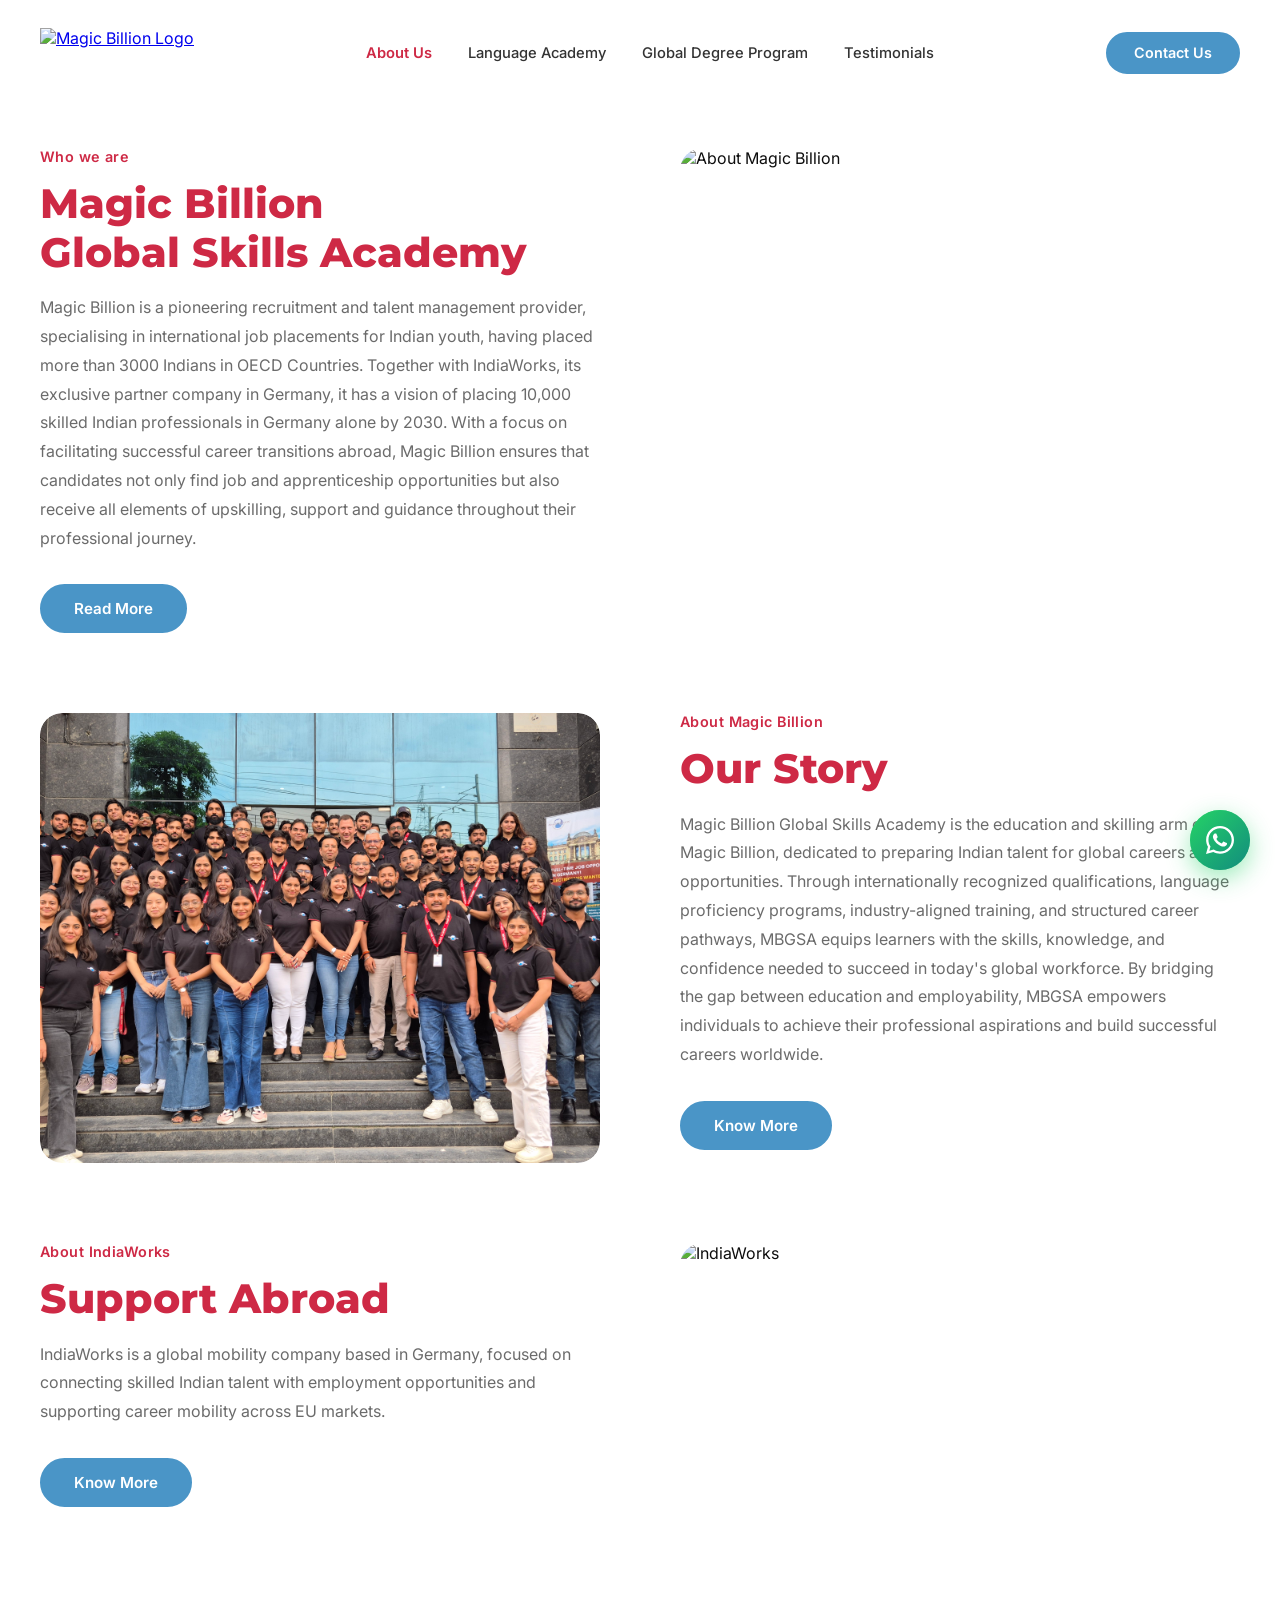
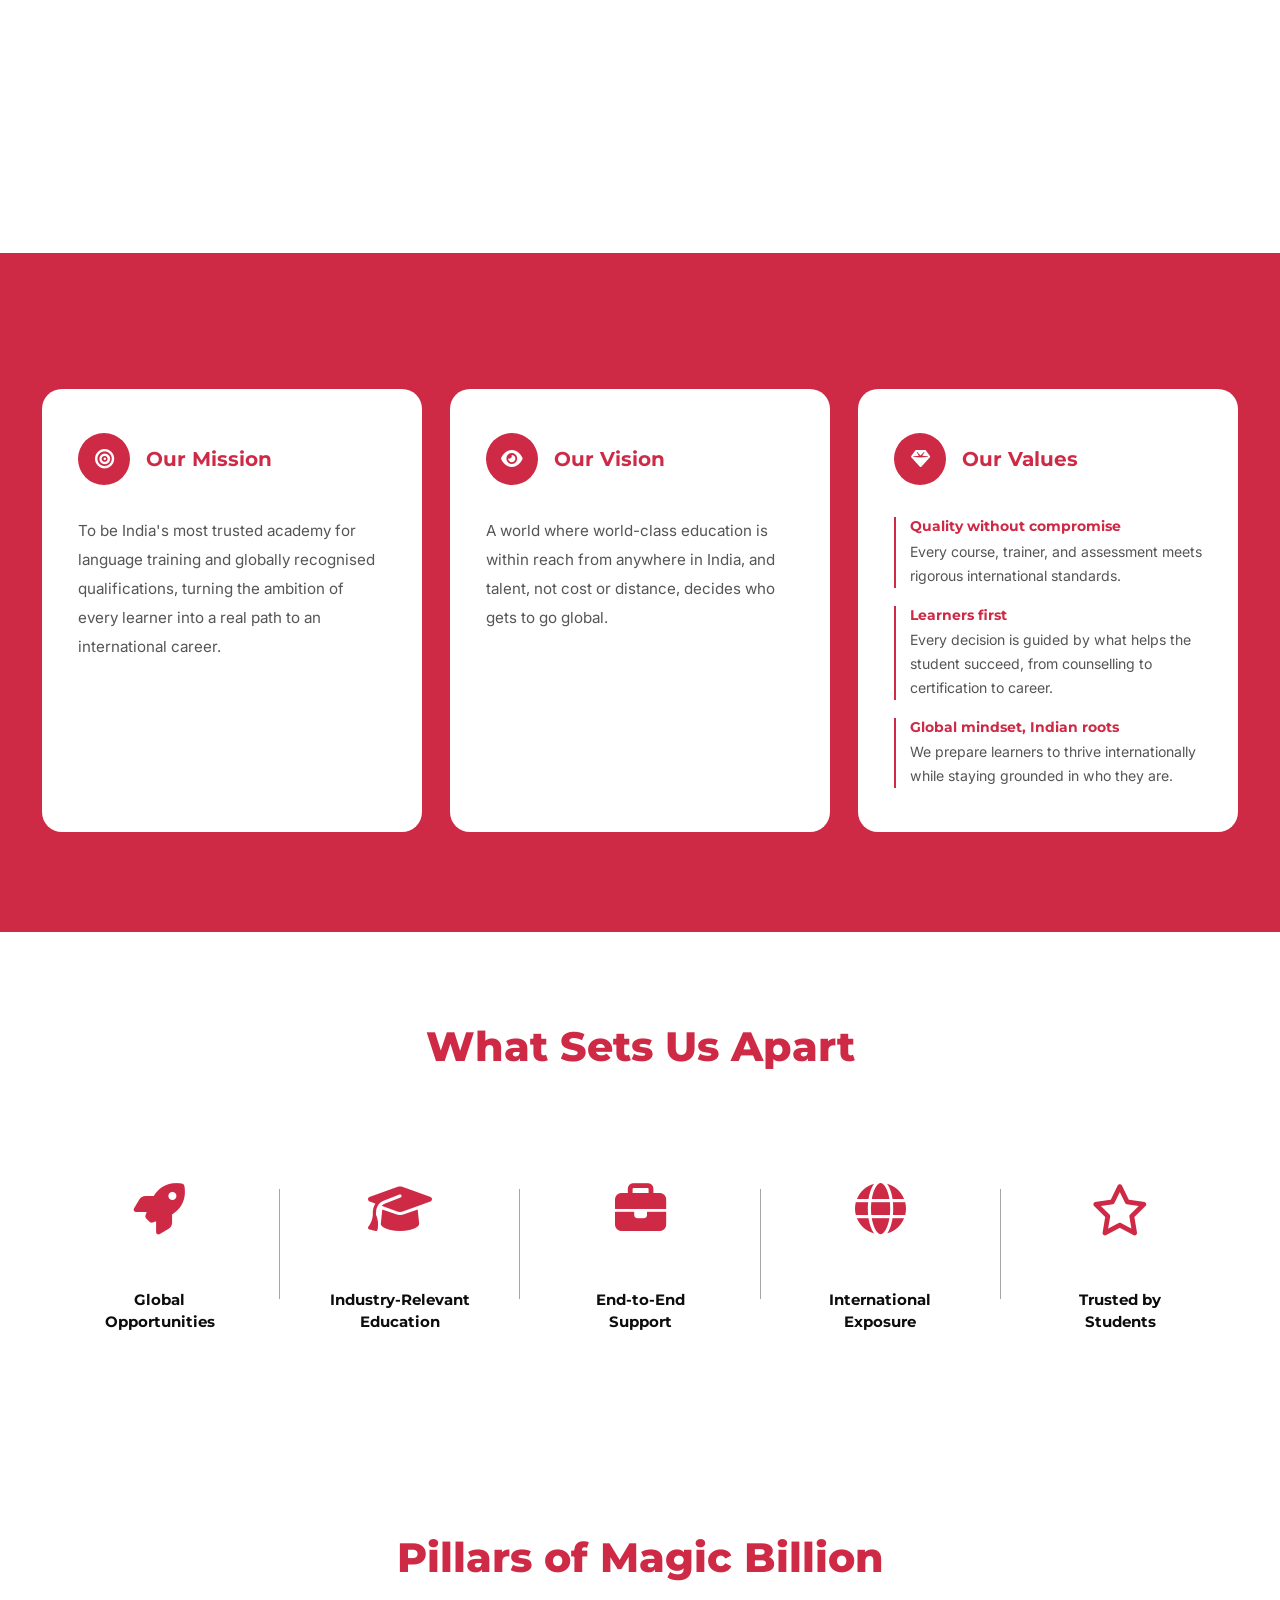
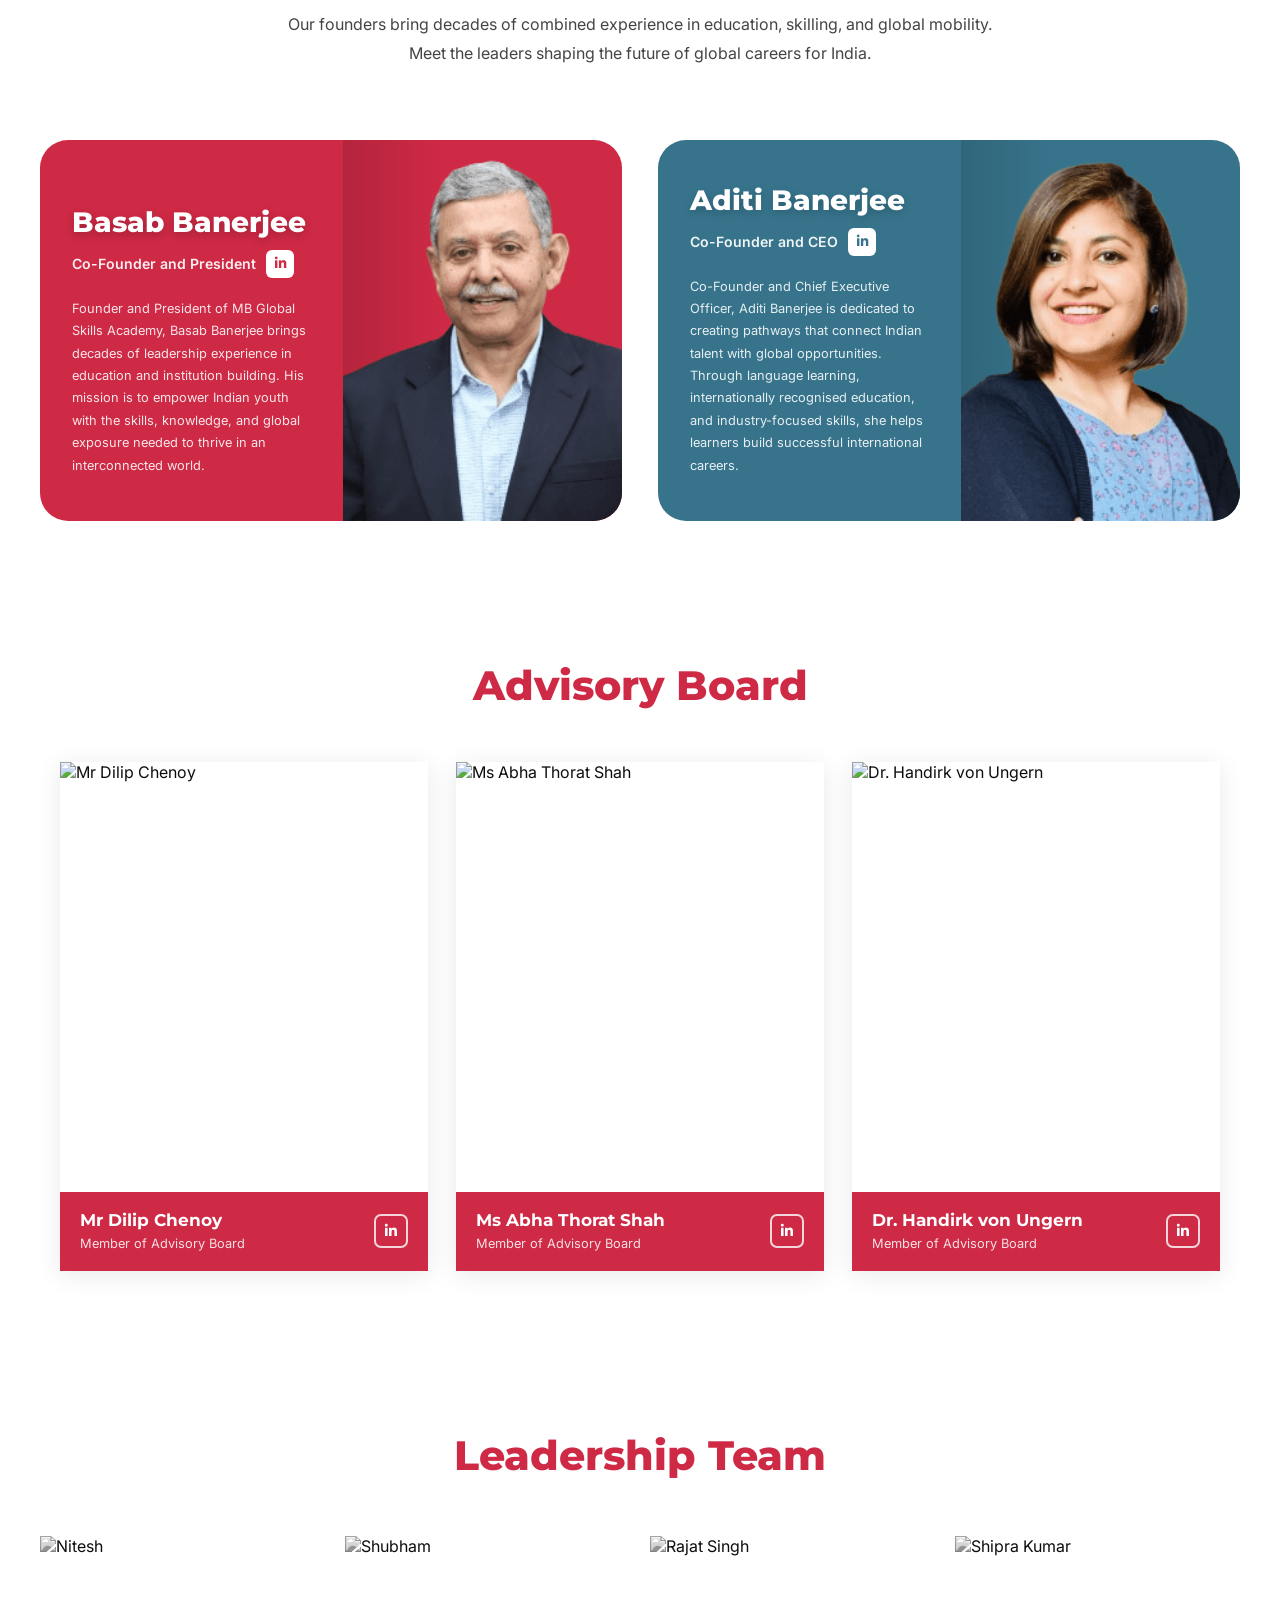
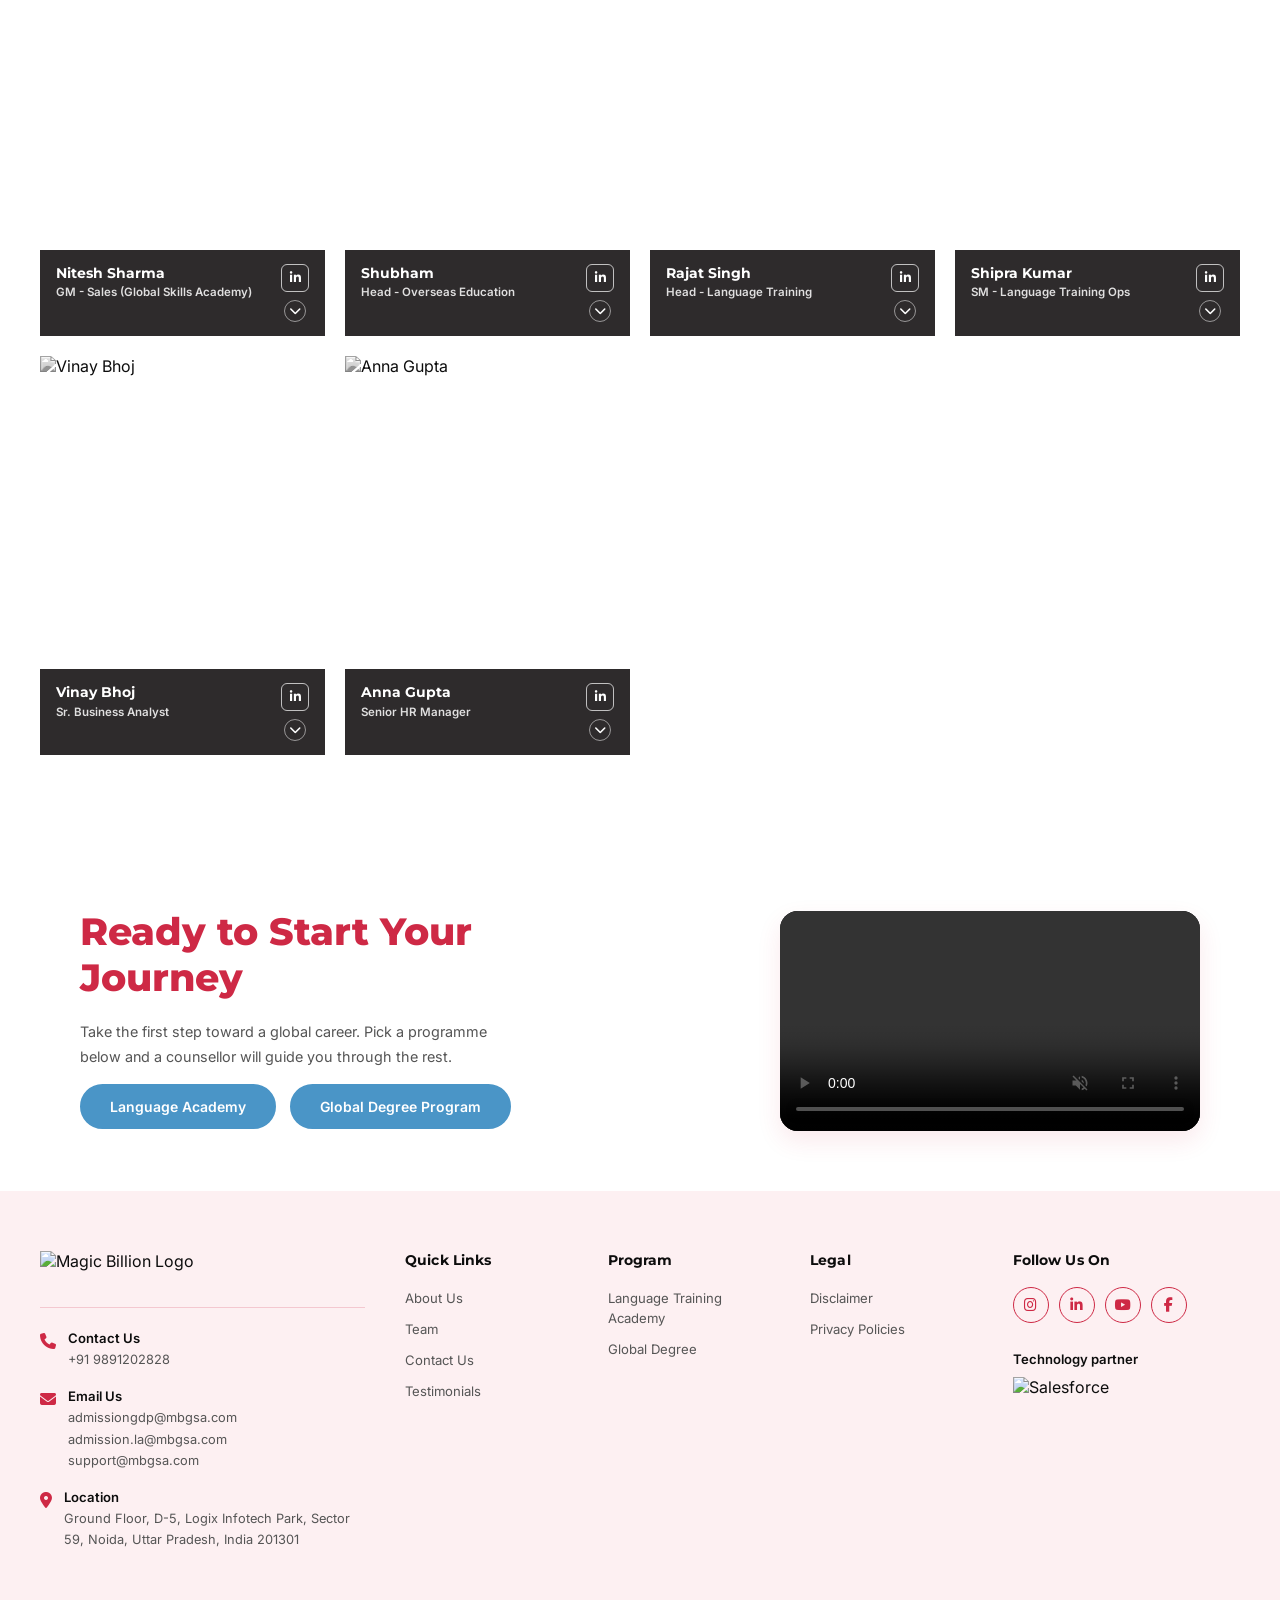
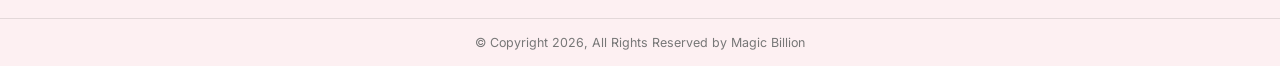
==== commit 620f2e3f: "22 jun all chagness done" ====
--- a/about.html
+++ b/about.html
@@ -77,7 +77,7 @@
           <p class="about-text">
             Magic Billion is a pioneering recruitment and talent management
             provider, specialising in international job placements for Indian
-            youth, having placed more than 3000 Indians in OECD counties.
+            youth, having placed more than 3000 Indians in OECD Countries.
             Together with IndiaWorks, its exclusive partner company in Germany,
             it has a vision of placing 10,000 skilled Indian professionals in
             Germany alone by 2030. With a focus on facilitating successful
